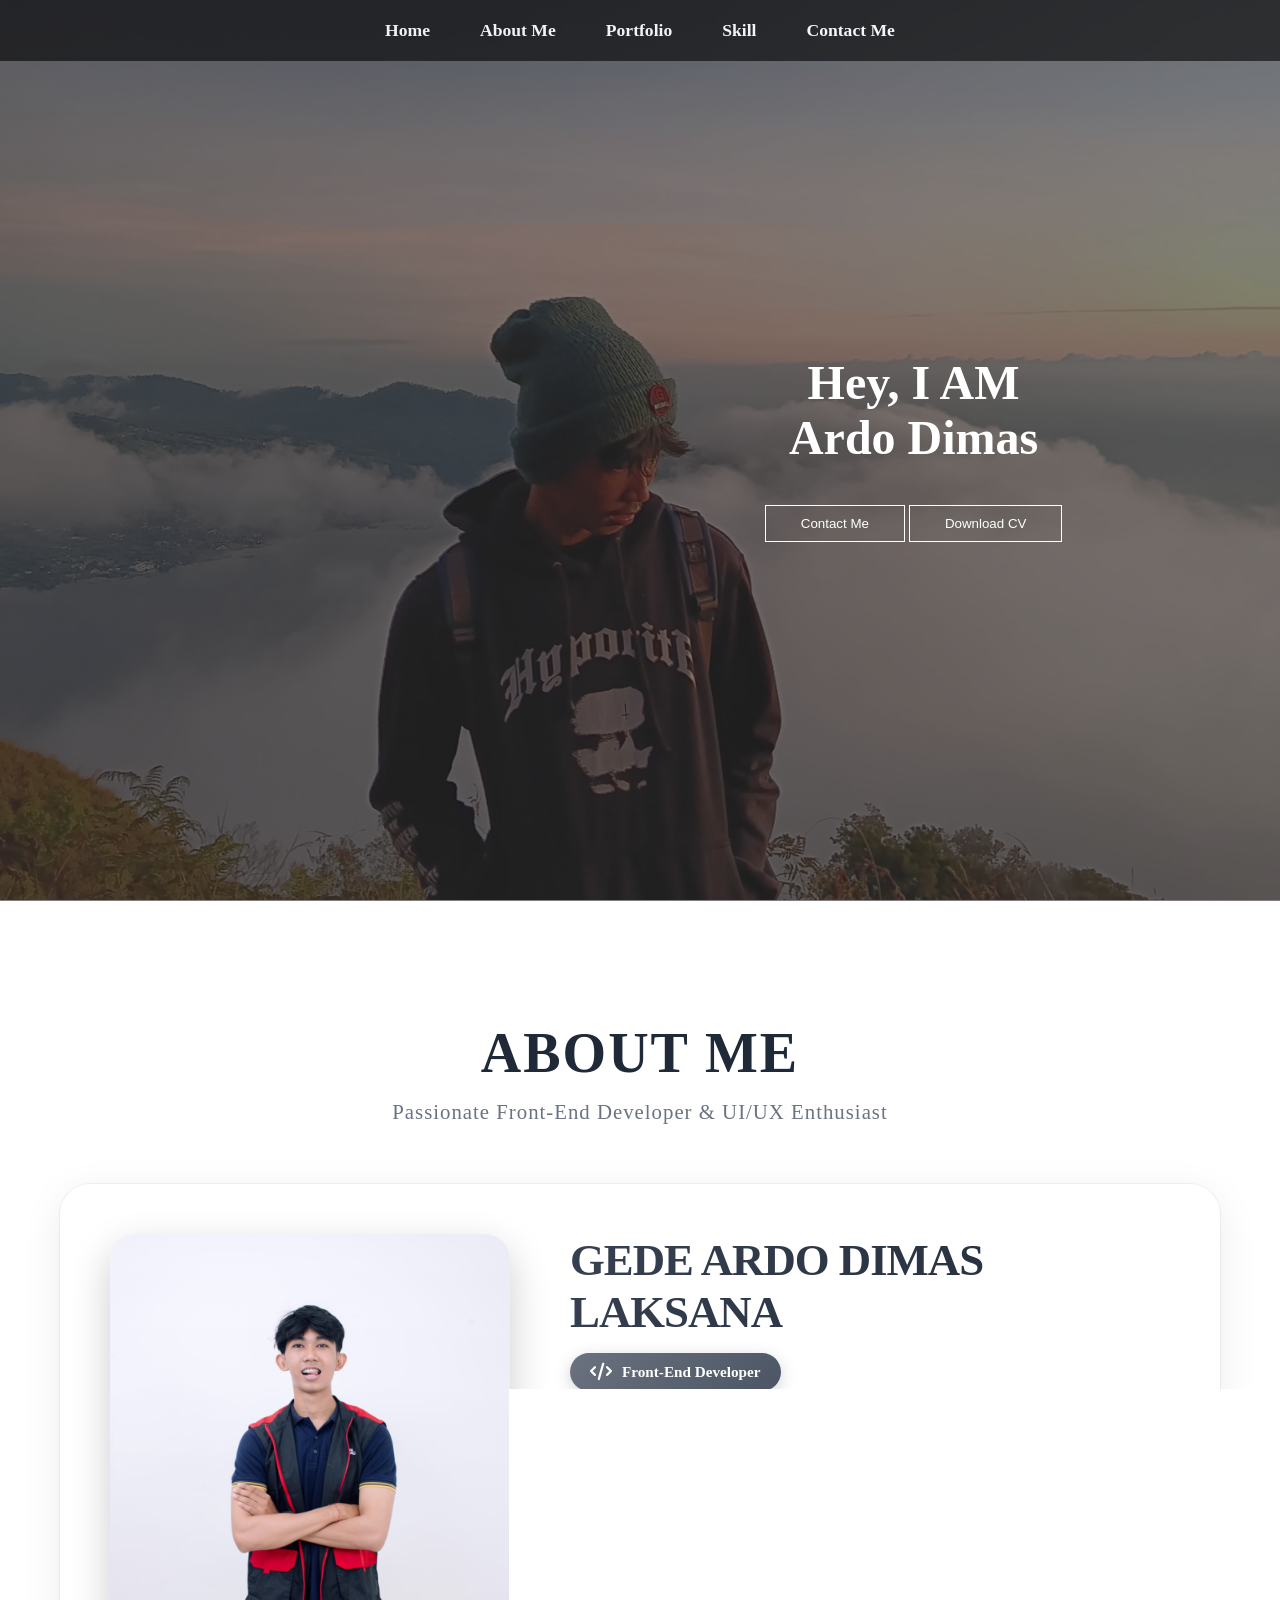
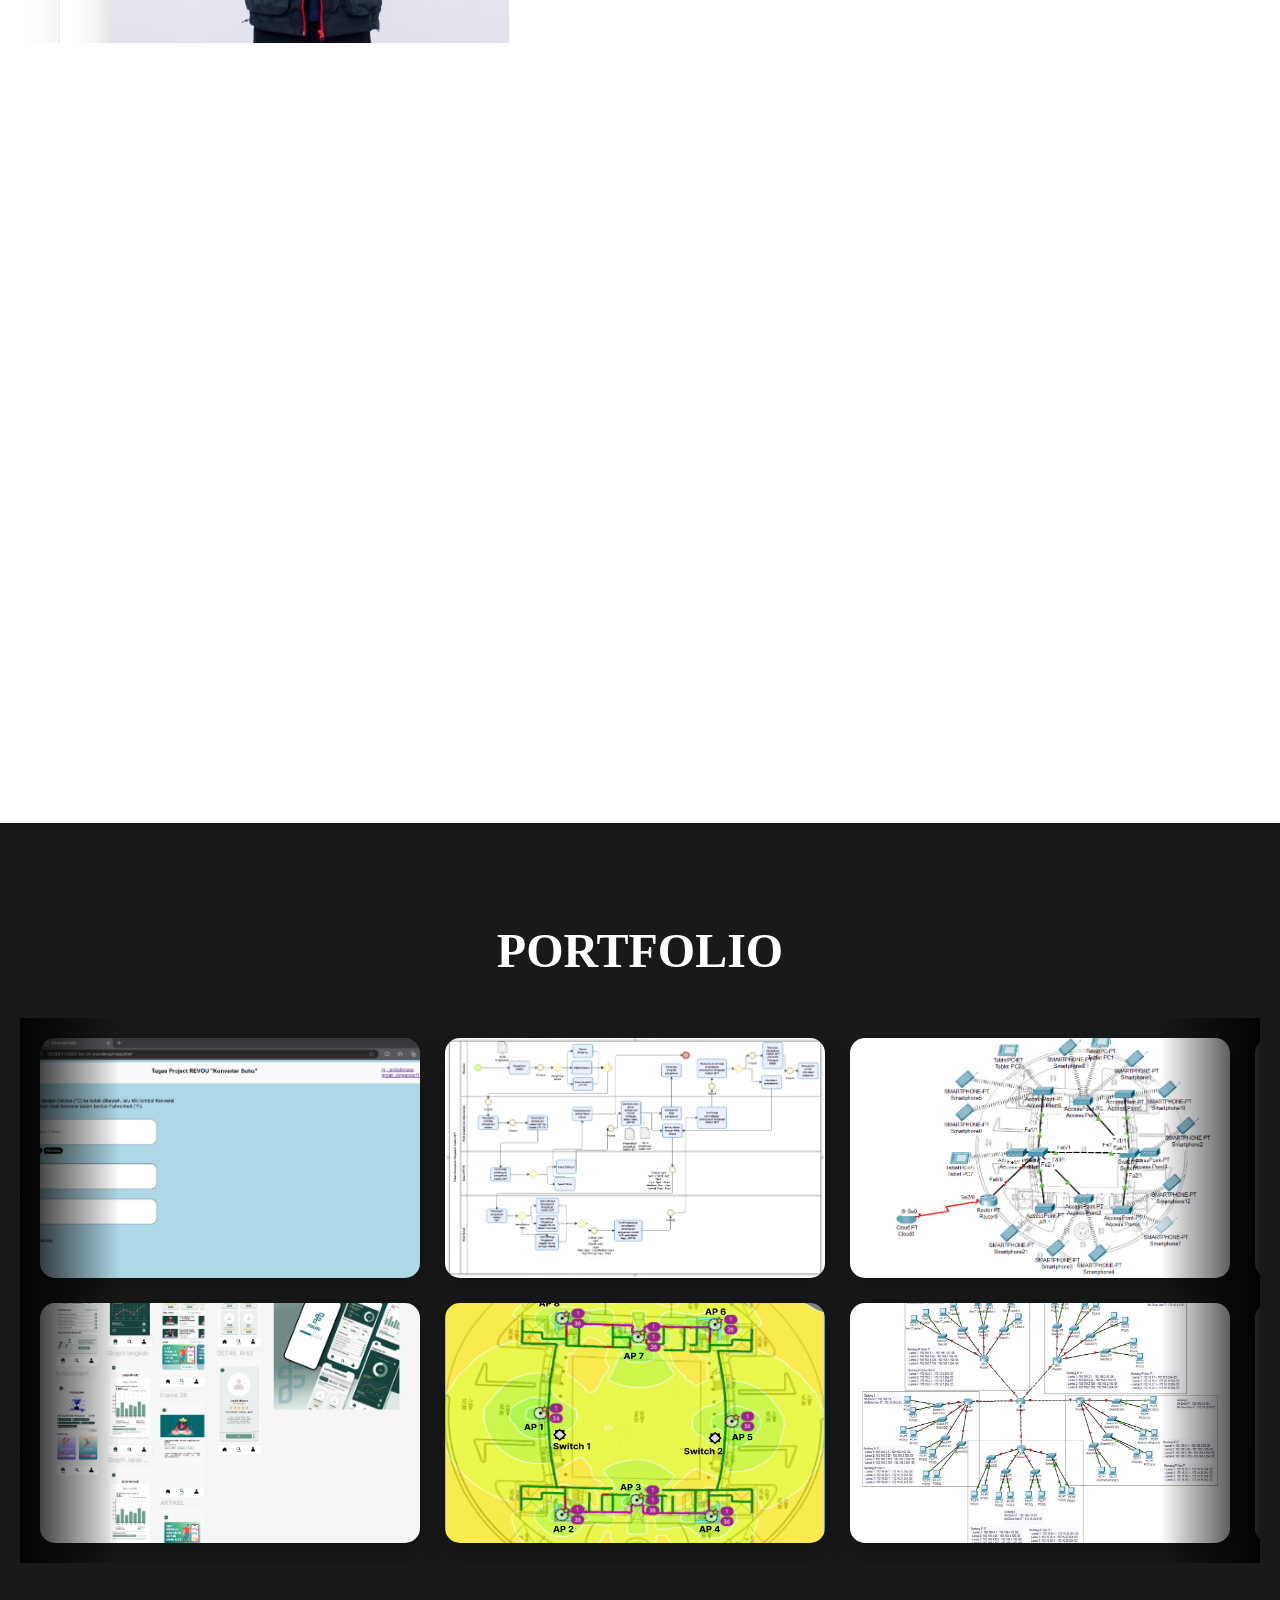
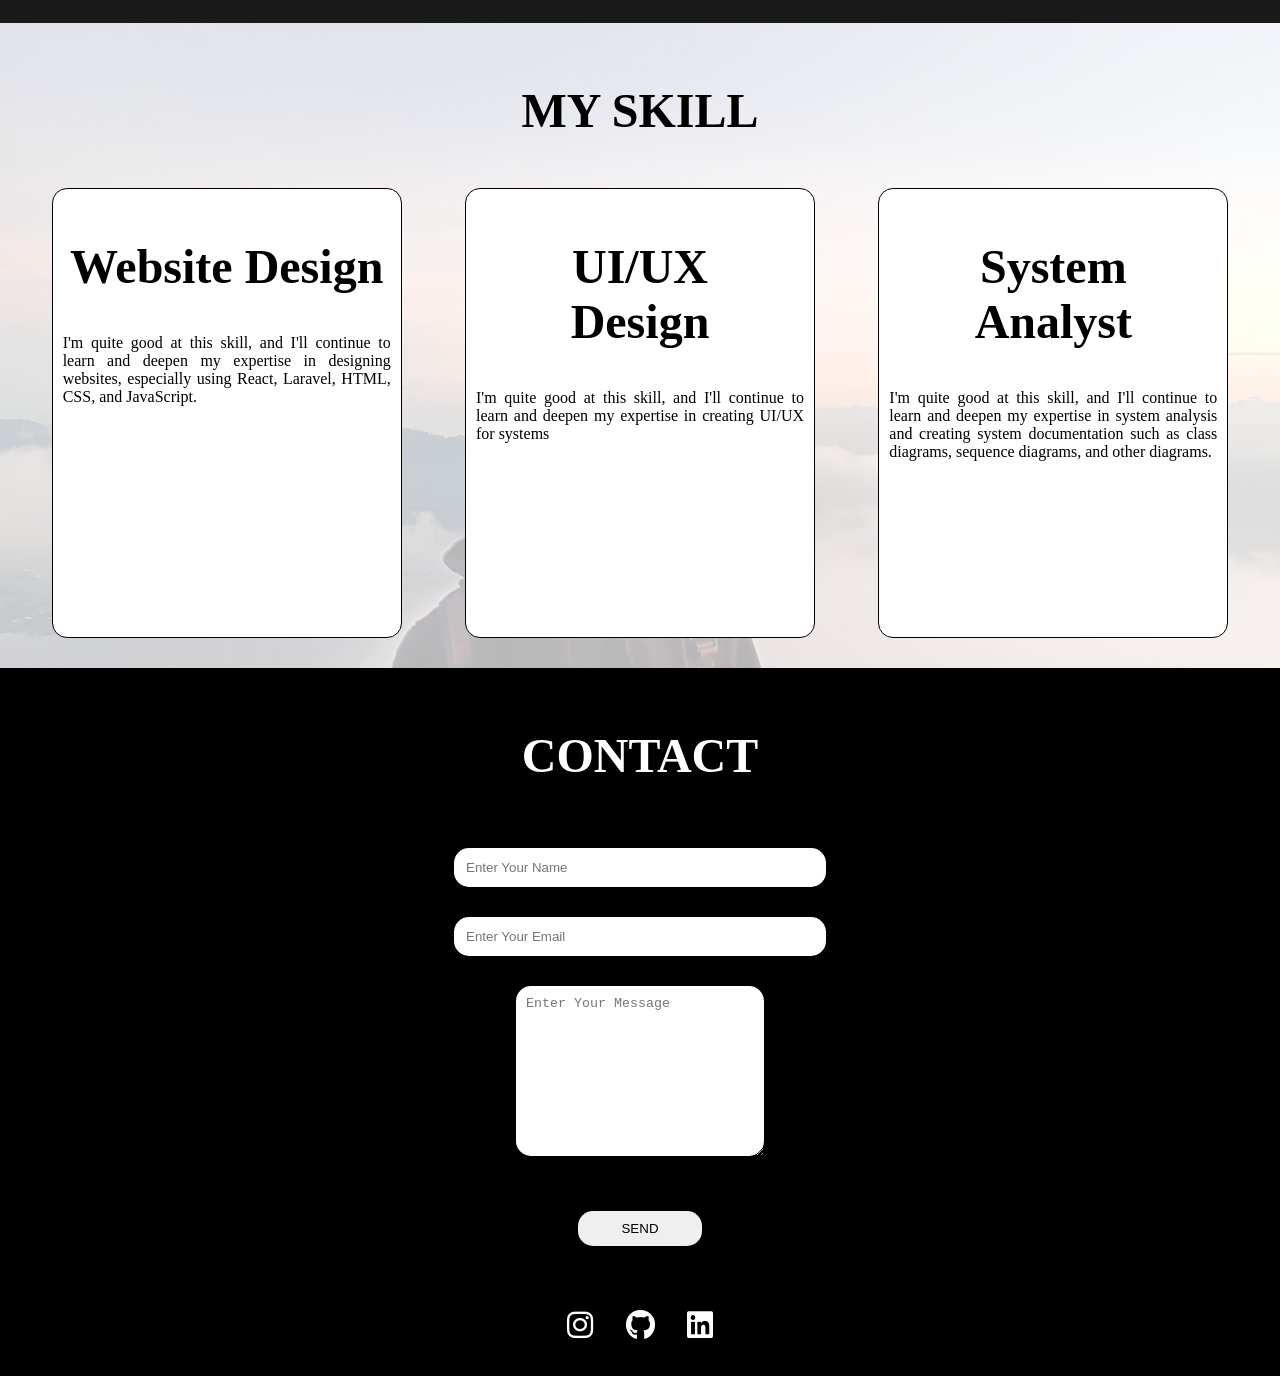
==== index.html @ 4d6a491b "Update portfolio: Add Flutter, improve About Me section, update styling" ====
<!DOCTYPE html>
<html lang="en">
<head>
    <meta charset="UTF-8">
    <meta name="viewport" content="width=device-width, initial-scale=1.0">
    <title>Ardo's Portfolio</title>
    <link rel="stylesheet" href="style.css">
    <link rel="stylesheet" href="https://cdnjs.cloudflare.com/ajax/libs/font-awesome/6.6.0/css/all.min.css" integrity="sha512-Kc323vGBEqzTmouAECnVceyQqyqdsSiqLQISBL29aUW4U/M7pSPA/gEUZQqv1cwx4OnYxTxve5UMg5GT6L4JJg==" crossorigin="anonymous" referrerpolicy="no-referrer" />
    <script src="script.js" defer></script>
</head>
<body>
    <nav class="navbar">
        <ul>
            <li><a href="#home">Home</a></li>
            <li><a href="#about">About Me</a></li>
            <li><a href="#portofolio">Portfolio</a></li>
            <li><a href="#skill">Skill</a></li>
            <li><a href="#contact">Contact Me</a></li>
        </ul>
    </nav>

    <section id="home">
        <div class="main">
            <h1 class="headings"> Hey, I AM <br> Ardo Dimas</h1>
            <div class="aturbtn">
                <button class="btn">
                    <a href="#contact">Contact Me</a> 
                </button>
                <button class="btn">
                    <a href="https://drive.google.com/file/d/1st3GsWTxYEZnOJwrtCz9_UxbSI_8cDS0/view?usp=drivesdk">Download CV</a>
                </button>
            </div>
        </div>
    </section>

    <section id="about">
        <div class="about-header">
            <h1 class="headings">ABOUT ME</h1>
            <p class="about-subtitle">Passionate Front-End Developer & UI/UX Enthusiast</p>
        </div>
        <div id="pic">
            <div class="image-wrapper">
                <img src="image/formal.jpeg" alt="Ardo Dimas">
                <div class="image-overlay"></div>
            </div>
            <div id="intro">
                <div class="intro-header">
                    <h2>GEDE ARDO DIMAS LAKSANA</h2>
                    <div class="role-badge">
                        <i class="fa-solid fa-code"></i>
                        <span>Front-End Developer</span>
                    </div>
                </div>
                <div class="intro-content">
                    <p class="intro-text">I am an Information Systems student at <strong>Ganesha University of Education</strong> with a passion for becoming a Front-End Developer. I'm always open to learning the latest technologies and honing my skills in designing websites using React, Laravel, HTML, CSS, and JavaScript. I also have experience developing mobile applications using Flutter, creating cross-platform apps with beautiful UI and smooth user experiences.</p>
                    <p class="intro-text">Outside of campus, I'm actively involved in futsal and gym. I also enjoy playing guitar in my free time. I'm always open to new projects and collaborations!</p>
                </div>
                <div class="skill-tags">
                    <span class="tag"><i class="fa-brands fa-html5"></i> HTML5</span>
                    <span class="tag"><i class="fa-brands fa-css3-alt"></i> CSS3</span>
                    <span class="tag"><i class="fa-brands fa-js"></i> JavaScript</span>
                    <span class="tag"><i class="fa-solid fa-palette"></i> UI/UX</span>
                    <span class="tag"><i class="fa-solid fa-palette"></i> Editting</span>
                    <span class="tag">
                        <svg class="tech-icon react-icon" viewBox="-11.5 -10.23174 23 20.46348" xmlns="http://www.w3.org/2000/svg">
                            <circle cx="0" cy="0" r="2.05" fill="currentColor"/>
                            <g stroke="currentColor" stroke-width="1" fill="none">
                                <ellipse rx="11" ry="4.2"/>
                                <ellipse rx="11" ry="4.2" transform="rotate(60)"/>
                                <ellipse rx="11" ry="4.2" transform="rotate(120)"/>
                            </g>
                        </svg>
                        React
                    </span>
                    <span class="tag">
                        <svg class="tech-icon laravel-icon" viewBox="0 0 24 24" fill="currentColor" xmlns="http://www.w3.org/2000/svg">
                            <path d="M24 12L15.631 0v9.818H0v4.364h15.631V24L24 12z"/>
                        </svg>
                        Laravel
                    </span>
                    <span class="tag">
                        <svg class="tech-icon flutter-icon" viewBox="0 0 24 24" fill="currentColor" xmlns="http://www.w3.org/2000/svg">
                            <path d="M14.314 0L2.3 12 6.15 16.026 21.684.384zM14.4 16.826L10.688 20.537 19.512 24l-5.112-7.174zm-8.768-.026L0 24h8.544l2.944-7.174z"/>
                        </svg>
                        Flutter
                    </span>
                </div>
                <div class="biodata">
                    <div class="bio-item">
                        <div class="bio-icon">
                            <i class="fa-solid fa-map-location-dot"></i>
                        </div>
                        <div class="bio-content">
                            <span class="bio-label">Location</span>
                            <span class="bio-value">Singaraja, Bali</span>
                        </div>
                    </div>
                    <div class="bio-item">
                        <div class="bio-icon">
                            <i class="fa-solid fa-user"></i>
                        </div>
                        <div class="bio-content">
                            <span class="bio-label">Age</span>
                            <span class="bio-value">20 Years Old</span>
                        </div>
                    </div>
                    <div class="bio-item">
                        <div class="bio-icon">
                            <i class="fa-solid fa-graduation-cap"></i>
                        </div>
                        <div class="bio-content">
                            <span class="bio-label">Status</span>
                            <span class="bio-value">Student</span>
                        </div>
                    </div>
                    <div class="bio-item">
                        <div class="bio-icon">
                            <i class="fa-solid fa-envelope"></i>
                        </div>
                        <div class="bio-content">
                            <span class="bio-label">Email</span>
                            <span class="bio-value">ardo@student.undiksha.ac.id</span>
                        </div>
                    </div>
                    <div class="bio-item">
                        <div class="bio-icon">
                            <i class="fa-solid fa-phone"></i>
                        </div>
                        <div class="bio-content">
                            <span class="bio-label">Phone</span>
                            <span class="bio-value">085138843600</span>
                        </div>
                    </div>
                    <div class="bio-item">
                        <div class="bio-icon">
                            <i class="fa-solid fa-calendar-check"></i>
                        </div>
                        <div class="bio-content">
                            <span class="bio-label">Availability</span>
                            <span class="bio-value">Available</span>
                        </div>
                    </div>
                </div>
            </div>
        </div>
    </section>

    <section id="portofolio">
        <h1 class="headings">PORTFOLIO</h1>
        <div class="gallery-wrapper">
            <div class="gallery">
                <div class="gallery-columns">
                    <div class="portfolio-item" data-title="Project 1">
                        <img src="image/Screenshot 2024-10-15 162845.png" alt="Project 1">
                        <div class="portfolio-overlay">
                            <h3>Project 1</h3>
                            <p>Click to view</p>
                        </div>
                    </div>
                    <div class="portfolio-item" data-title="Project 2">
                        <img src="image/Screenshot 2024-10-15 163038.png" alt="Project 2">
                        <div class="portfolio-overlay">
                            <h3>Project 2</h3>
                            <p>Click to view</p>
                        </div>
                    </div>
                </div>
                <div class="gallery-columns">
                    <div class="portfolio-item" data-title="Project 3">
                        <img src="image/Screenshot 2023-09-10 195400.png" alt="Project 3">
                        <div class="portfolio-overlay">
                            <h3>Project 3</h3>
                            <p>Click to view</p>
                        </div>
                    </div>
                    <div class="portfolio-item" data-title="Project 4">
                        <img src="image/Screenshot 2024-10-21 081519.png" alt="Project 4">
                        <div class="portfolio-overlay">
                            <h3>Project 4</h3>
                            <p>Click to view</p>
                        </div>
                    </div>
                </div>
                <div class="gallery-columns">
                    <div class="portfolio-item" data-title="Project 5">
                        <img src="image/Screenshot 2024-10-21 081506.png" alt="Project 5">
                        <div class="portfolio-overlay">
                            <h3>Project 5</h3>
                            <p>Click to view</p>
                        </div>
                    </div>
                    <div class="portfolio-item" data-title="Project 6">
                        <img src="image/Screenshot 2024-10-21 080643.png" alt="Project 6">
                        <div class="portfolio-overlay">
                            <h3>Project 6</h3>
                            <p>Click to view</p>
                        </div>
                    </div>
                </div>
                <div class="gallery-columns">
                    <div class="portfolio-item" data-title="Class Diagram">
                        <img src="image/classdiagram.png" alt="Class Diagram">
                        <div class="portfolio-overlay">
                            <h3>Class Diagram</h3>
                            <p>Click to view</p>
                        </div>
                    </div>
                    <div class="portfolio-item" data-title="Sequence Diagram">
                        <img src="image/sequencediagram.png" alt="Sequence Diagram">
                        <div class="portfolio-overlay">
                            <h3>Sequence Diagram</h3>
                            <p>Click to view</p>
                        </div>
                    </div>
                </div>
                <div class="gallery-columns">
                    <div class="portfolio-item" data-title="Project Bizagi">
                        <img src="image/Tugas Bizagi.png" alt="Tugas Bizagi">
                        <div class="portfolio-overlay">
                            <h3>Project Bizagi</h3>
                            <p>Click to view</p>
                        </div>
                    </div>
                    <div class="portfolio-item" data-title="Web Project 1">
                        <img src="image/web1.png" alt="Web Project 1">
                        <div class="portfolio-overlay">
                            <h3>Web Project 1</h3>
                            <p>Click to view</p>
                        </div>
                    </div>
                </div>
                <div class="gallery-columns">
                    <div class="portfolio-item" data-title="Figma Design">
                        <img src="image/figma.png" alt="Figma Design">
                        <div class="portfolio-overlay">
                            <h3>Figma Design</h3>
                            <p>Click to view</p>
                        </div>
                    </div>
                </div>
                <!-- Add new portfolio items here -->
            </div>
        </div>

        <!-- Modal to display large images -->
        <div id="portfolio-modal" class="modal">
            <span class="modal-close">&times;</span>
            <img class="modal-content" id="modal-img">
            <div class="modal-caption"></div>
        </div>
    </section>

    <section id="skill">
        <h1 class="headings">MY SKILL</h1>
        <div class="row">
            <div class="box">
                <h1 class="headings">Website Design</h1>
                <p>I'm quite good at this skill, and I'll continue to learn and deepen my expertise in designing websites, especially using React, Laravel, HTML, CSS, and JavaScript.  </p>
            </div>
            <div class="box">
                <h1 class="headings">UI/UX <br> Design</h1>
                <p>I'm quite good at this skill, and I'll continue to learn and deepen my expertise in creating UI/UX for systems</p>
            </div>
            <div class="box">
                <h1 class="headings">System <br> Analyst</h1>
                <p>I'm quite good at this skill, and I'll continue to learn and deepen my expertise in system analysis and creating system documentation such as class diagrams, sequence diagrams, and other diagrams.</p>
            </div>
        </div>
    </section>

    <section id="contact">
        <h1 class="headings">CONTACT</h1>
        <form action="" class="form">
            <input type="text" name="name" class="input" placeholder="Enter Your Name">
            <input type="email" name="email" class="input" placeholder="Enter Your Email">
            <textarea name="msg" id="msg" cols="30" rows="10" placeholder="Enter Your Message"></textarea>
            <input type="submit" value="SEND" id="send">
        </form>
        <div class="social-media">
            <a class="button" href="https://www.instagram.com/ardodimass?igsh=MWJsdHdhbnJtZnd1Zg==" target="_blank">
                <i class="fa-brands fa-instagram"></i>
            </a>
            <a class="button" href="https://github.com/ardodimas" target="_blank">
                <i class="fa-brands fa-github"></i>
            </a>
            <a class="button" href="https://www.linkedin.com/feed/" target="_blank">
                <i class="fa-brands fa-linkedin"></i>
            </a>
        </div>
    </section>
</body>
</html>
---- style.css ----
*{
    margin: 0;
    padding: 0;
    box-sizing: border-box;
}

html{
    scroll-behavior: smooth;
}
a{
    text-decoration: none;
    color: white;
}

/*navbar*/
.navbar{
    display: flex;
    justify-content: center;
    align-items: center;
    background-color: black;
    position: sticky;
    top: 0;
    opacity: .8;
    z-index: 1000;
}
.navbar ul{
display: flex;
list-style: none;
margin: 20px 0px;
}
.navbar ul li{
    font-family: century;
    font-size: 1.1rem;
    font-weight: bold;
}
.navbar ul li a{
    text-decoration: none;
    color: white;
    padding: 8px 25px;
    transition: all .5s ease;
}
.navbar ul li a:hover{
    background-color: white;
    color: black;
    box-shadow: 0 0 10px white;
}

/*home section*/
#home{
    display: flex;
    flex-direction: column;
    background-color: rgba(0, 0, 0, 0.5);
    height: 840px;
    justify-content: center;
    align-items: center;
    color: white;
}
#home::before{
    content: "";
    position: absolute;
    top: 0;
    right: 0;
    background: url('image/fotoardo2.jpeg') no-repeat center center/cover;
    height: 900px;
    width: 100%;
    z-index: -1;
    opacity: .8;
}
.main{
    display: flex;
    flex-direction: column;
    /*border: 1px solid white;*/
    align-items: center;
    position: absolute;
    top: 35%;
    right: 17%;
}
.headings{
    font-family: century;
    font-size: 3rem;
    text-align: center;
    margin: 40px 0px;
}
.aturbtn{
    justify-content: space-between;
}

.btn{
    padding: 10px 35px;
    background-color: transparent;
    border: 1px solid white;
    outline: none;
    transition: .6s ease;
}

.btn:hover{
    cursor: pointer;
    color: black;
    background-color: rgb(179, 177, 177);
    box-shadow: 0 0 5px white, 0 0 10px white, 0 0 15px white;
    font-weight: bold;
}

/*about section*/
#about{
    display: flex;
    flex-direction: column;
    padding: 80px 60px;
    margin-bottom: 50px;
    background: #ffffff;
    min-height: 700px;
    justify-content: center;
    position: relative;
    overflow: hidden;
}

#about::before{
    content: '';
    position: absolute;
    top: 0;
    left: 0;
    right: 0;
    bottom: 0;
    background: url('data:image/svg+xml,<svg width="60" height="60" viewBox="0 0 60 60" xmlns="http://www.w3.org/2000/svg"><g fill="none" fill-rule="evenodd"><g fill="%23000000" fill-opacity="0.02"><circle cx="30" cy="30" r="2"/></g></svg>');
    opacity: 0.3;
    z-index: 0;
}

.about-header{
    text-align: center;
    margin-bottom: 60px;
    position: relative;
    z-index: 1;
}

#about .headings{
    color: #1f2937;
    margin-bottom: 15px;
    text-shadow: none;
    font-size: 3.5rem;
    letter-spacing: 2px;
}

.about-subtitle{
    color: #6b7280;
    font-size: 1.3rem;
    font-weight: 300;
    letter-spacing: 1px;
    text-shadow: none;
}

#pic{
    display: flex;
    gap: 60px;
    align-items: flex-start;
    max-width: 1400px;
    margin: 0 auto;
    background: #ffffff;
    border-radius: 30px;
    padding: 50px;
    box-shadow: 0 10px 40px rgba(0, 0, 0, 0.08), 0 0 0 1px rgba(0, 0, 0, 0.05);
    position: relative;
    z-index: 1;
    backdrop-filter: blur(10px);
    transition: transform 0.3s ease, box-shadow 0.3s ease;
}

#pic:hover{
    transform: translateY(-5px);
    box-shadow: 0 15px 50px rgba(0, 0, 0, 0.12), 0 0 0 1px rgba(0, 0, 0, 0.05);
}

.image-wrapper{
    position: relative;
    width: 400px;
    height: 480px;
    border-radius: 25px;
    overflow: hidden;
    box-shadow: 0 15px 40px rgba(0, 0, 0, 0.2);
    transition: transform 0.3s ease;
}

.image-wrapper:hover{
    transform: scale(1.02);
}

.image-wrapper img{
    width: 100%;
    height: 100%;
    object-fit: cover;
    transition: transform 0.5s ease;
}

.image-wrapper:hover img{
    transform: scale(1.1);
}

.image-overlay{
    position: absolute;
    top: 0;
    left: 0;
    right: 0;
    bottom: 0;
    background: linear-gradient(to bottom, transparent 0%, rgba(0, 0, 0, 0.03) 100%);
    pointer-events: none;
}

#intro{
    display: flex;
    flex-direction: column;
    padding: 0;
    flex: 1;
    gap: 25px;
}

.intro-header{
    display: flex;
    flex-direction: column;
    gap: 15px;
    padding-bottom: 20px;
    border-bottom: 2px solid #e8e8e8;
}

#intro h2{
    font-size: 2.8rem;
    margin: 0;
    color: #2d3748;
    text-align: left;
    font-weight: 800;
    letter-spacing: -1px;
    background: linear-gradient(135deg, #374151 0%, #1f2937 100%);
    -webkit-background-clip: text;
    -webkit-text-fill-color: transparent;
    background-clip: text;
}

.role-badge{
    display: inline-flex;
    align-items: center;
    gap: 10px;
    padding: 10px 20px;
    background: linear-gradient(135deg, #6b7280 0%, #4b5563 100%);
    color: white;
    border-radius: 50px;
    font-size: 0.95rem;
    font-weight: 600;
    width: fit-content;
    box-shadow: 0 4px 15px rgba(107, 114, 128, 0.3);
    transition: transform 0.3s ease, box-shadow 0.3s ease;
}

.role-badge:hover{
    transform: translateY(-2px);
    box-shadow: 0 6px 20px rgba(107, 114, 128, 0.4);
    background: linear-gradient(135deg, #4b5563 0%, #374151 100%);
}

.role-badge i{
    font-size: 1.1rem;
}

.intro-content{
    display: flex;
    flex-direction: column;
    gap: 20px;
}

.intro-text{
    font-size: 1.1rem;
    text-align: justify;
    line-height: 1.9;
    color: #4a5568;
    margin: 0;
    font-weight: 400;
}

.intro-text strong{
    color: #374151;
    font-weight: 600;
}

.skill-tags{
    display: flex;
    flex-wrap: wrap;
    gap: 12px;
    padding: 20px 0;
}

.tag{
    display: inline-flex;
    align-items: center;
    gap: 8px;
    padding: 10px 18px;
    background: linear-gradient(135deg, #f3f4f6 0%, #e5e7eb 100%);
    color: #4b5563;
    border-radius: 25px;
    font-size: 0.9rem;
    font-weight: 600;
    border: 2px solid #d1d5db;
    transition: all 0.3s ease;
    cursor: default;
}

.tag:hover{
    background: linear-gradient(135deg, #6b7280 0%, #4b5563 100%);
    color: white;
    transform: translateY(-3px);
    box-shadow: 0 6px 20px rgba(107, 114, 128, 0.3);
    border-color: transparent;
}

.tag i{
    font-size: 1.1rem;
}

.tech-icon{
    width: 1.1rem;
    height: 1.1rem;
    display: inline-block;
    vertical-align: middle;
}

.react-icon{
    color: #4b5563;
}

.laravel-icon{
    color: #4b5563;
}

.flutter-icon{
    color: #4b5563;
}

.tag:hover .react-icon,
.tag:hover .laravel-icon,
.tag:hover .flutter-icon{
    color: white;
}

.biodata{
    display: grid;
    grid-template-columns: repeat(2, 1fr);
    gap: 20px;
    margin-top: 10px;
}

.bio-item{
    display: flex;
    align-items: center;
    gap: 15px;
    padding: 20px;
    background: linear-gradient(135deg, #f7fafc 0%, #edf2f7 100%);
    border-radius: 15px;
    transition: all 0.3s ease;
    border: 2px solid transparent;
    cursor: pointer;
}

.bio-item:hover{
    background: linear-gradient(135deg, #6b7280 0%, #4b5563 100%);
    transform: translateY(-5px);
    box-shadow: 0 10px 30px rgba(107, 114, 128, 0.3);
    border-color: rgba(255, 255, 255, 0.2);
}

.bio-item:hover .bio-icon{
    background: rgba(255, 255, 255, 0.2);
    transform: scale(1.1) rotate(5deg);
}

.bio-item:hover .bio-label,
.bio-item:hover .bio-value{
    color: white;
}

.bio-icon{
    width: 50px;
    height: 50px;
    display: flex;
    align-items: center;
    justify-content: center;
    background: linear-gradient(135deg, #6b7280 0%, #4b5563 100%);
    border-radius: 12px;
    color: white;
    font-size: 1.3rem;
    transition: all 0.3s ease;
    flex-shrink: 0;
}

.bio-content{
    display: flex;
    flex-direction: column;
    gap: 5px;
    flex: 1;
}

.bio-label{
    font-size: 0.75rem;
    font-weight: 600;
    color: #718096;
    text-transform: uppercase;
    letter-spacing: 0.5px;
    transition: color 0.3s ease;
}

.bio-value{
    font-size: 1rem;
    font-weight: 600;
    color: #2d3748;
    transition: color 0.3s ease;
}

/* Responsive About Me */
@media screen and (max-width: 1200px) {
    #about {
        padding: 60px 40px;
    }
    
    #pic {
        flex-direction: column;
        gap: 40px;
    }
    
    .image-wrapper {
        width: 100%;
        max-width: 400px;
        height: 450px;
        margin: 0 auto;
    }
    
    .biodata {
        grid-template-columns: repeat(2, 1fr);
    }
    
    #intro h2 {
        font-size: 2.3rem;
    }
}

@media screen and (max-width: 768px) {
    #about {
        padding: 50px 20px;
    }
    
    #about .headings {
        font-size: 2.5rem;
    }
    
    .about-subtitle {
        font-size: 1.1rem;
    }
    
    #pic {
        padding: 30px 20px;
        gap: 30px;
        border-radius: 20px;
    }
    
    .image-wrapper {
        height: 350px;
    }
    
    #intro h2 {
        font-size: 2rem;
    }
    
    .intro-text {
        font-size: 1rem;
    }
    
    .biodata {
        grid-template-columns: 1fr;
        gap: 15px;
    }
    
    .skill-tags {
        gap: 10px;
    }
    
    .tag {
        font-size: 0.85rem;
        padding: 8px 15px;
    }
}
/*Portofolio section*/
#portofolio{
    display: flex;
    flex-direction: column;
    background-color: rgba(0, 0, 0, 0.9);
    color: white;
    align-items: center;
    padding: 60px 20px;
    min-height: auto;
    position: relative;
}

.gallery-wrapper{
    width: 100%;
    position: relative;
    overflow: hidden;
}

.gallery{
    display: flex;
    flex-direction: row;
    gap: 25px;
    width: 100%;
    padding: 20px;
    box-sizing: border-box;
    overflow-x: auto;
    overflow-y: hidden;
    scroll-behavior: smooth;
    scrollbar-width: thin;
    scrollbar-color: rgba(255, 255, 255, 0.5) rgba(0, 0, 0, 0.3);
    -webkit-overflow-scrolling: touch;
}

.gallery-columns{
    display: flex;
    flex-direction: column;
    gap: 25px;
    flex: 0 0 auto;
    width: 380px;
    min-width: 380px;
}

/* Fade gradient untuk indikasi scroll */
.gallery-wrapper::before,
.gallery-wrapper::after{
    content: '';
    position: absolute;
    top: 0;
    width: 100px;
    height: 100%;
    pointer-events: none;
    z-index: 1;
    transition: opacity 0.3s ease;
}

.gallery-wrapper::before{
    left: 0;
    background: linear-gradient(to right, rgba(0, 0, 0, 0.9), transparent);
}

.gallery-wrapper::after{
    right: 0;
    background: linear-gradient(to left, rgba(0, 0, 0, 0.9), transparent);
}

/* Custom scrollbar untuk WebKit browsers (Chrome, Safari, Edge) */
.gallery::-webkit-scrollbar {
    height: 12px;
}

.gallery::-webkit-scrollbar-track {
    background: rgba(0, 0, 0, 0.3);
    border-radius: 10px;
}

.gallery::-webkit-scrollbar-thumb {
    background: rgba(255, 255, 255, 0.5);
    border-radius: 10px;
    transition: background 0.3s ease;
}

.gallery::-webkit-scrollbar-thumb:hover {
    background: rgba(255, 255, 255, 0.7);
}

.portfolio-item{
    position: relative;
    overflow: hidden;
    border-radius: 15px;
    cursor: pointer;
    width: 100%;
    height: 240px;
    box-shadow: 0 8px 25px rgba(0, 0, 0, 0.3);
    transition: all 0.4s ease;
}

.portfolio-item:hover{
    transform: translateY(-10px);
    box-shadow: 0 15px 40px rgba(255, 255, 255, 0.2);
}

.portfolio-item img{
    width: 100%;
    height: 100%;
    object-fit: cover;
    transition: transform 0.4s ease;
    display: block;
}

.portfolio-item:hover img{
    transform: scale(1.1);
}

.portfolio-overlay{
    position: absolute;
    top: 0;
    left: 0;
    width: 100%;
    height: 100%;
    background: linear-gradient(180deg, rgba(0,0,0,0.3) 0%, rgba(0,0,0,0.7) 100%);
    display: flex;
    flex-direction: column;
    justify-content: center;
    align-items: center;
    opacity: 0;
    transition: opacity 0.4s ease;
    color: white;
}

.portfolio-item:hover .portfolio-overlay{
    opacity: 1;
}

.portfolio-overlay h3{
    font-size: 1.5rem;
    margin-bottom: 10px;
    text-align: center;
}

.portfolio-overlay p{
    font-size: 1rem;
    text-align: center;
}

/* Modal Styling */
.modal{
    display: none;
    position: fixed;
    z-index: 1000;
    left: 0;
    top: 0;
    width: 100%;
    height: 100%;
    background-color: rgba(0, 0, 0, 0.95);
    animation: fadeIn 0.3s ease;
}

.modal.show{
    display: flex;
    flex-direction: column;
    justify-content: center;
    align-items: center;
}

.modal-content{
    max-width: 90%;
    max-height: 85vh;
    margin: auto;
    display: block;
    object-fit: contain;
    border-radius: 10px;
    box-shadow: 0 10px 50px rgba(255, 255, 255, 0.1);
    animation: zoomIn 0.3s ease;
}

.modal-caption{
    color: white;
    text-align: center;
    padding: 20px;
    font-size: 1.5rem;
    margin-top: 15px;
}

.modal-close{
    position: absolute;
    top: 30px;
    right: 45px;
    color: white;
    font-size: 50px;
    font-weight: bold;
    cursor: pointer;
    transition: color 0.3s ease;
    z-index: 1001;
}

.modal-close:hover{
    color: #ffd700;
    transform: rotate(90deg);
    transition: transform 0.3s ease;
}

@keyframes fadeIn{
    from{
        opacity: 0;
    }
    to{
        opacity: 1;
    }
}

@keyframes zoomIn{
    from{
        transform: scale(0.8);
        opacity: 0;
    }
    to{
        transform: scale(1);
        opacity: 1;
    }
}

/* Responsive Portfolio */
@media screen and (max-width: 768px) {
    .gallery-columns{
        width: 320px;
        min-width: 320px;
    }
    
    .portfolio-item{
        height: 200px;
    }
    
    .gallery{
        gap: 20px;
        padding: 15px;
    }
    
    .modal-close{
        top: 15px;
        right: 25px;
        font-size: 40px;
    }
    
    .modal-content{
        max-width: 95%;
        max-height: 80vh;
    }
}

@media screen and (max-width: 480px) {
    .gallery-columns{
        width: 280px;
        min-width: 280px;
    }
    
    .portfolio-item{
        height: 180px;
    }
    
    .gallery{
        gap: 15px;
        padding: 10px;
    }
    
    #portofolio{
        padding: 40px 15px;
    }
    
    .portfolio-overlay h3{
        font-size: 1.2rem;
    }
    
    .portfolio-overlay p{
        font-size: 0.9rem;
    }
}
/*Skill Section*/
#skill{
    display: flex;
    flex-direction: column;
    padding: 20px;
    position: relative;
    min-height: 600px;
    background: url('image/fotoardo.jpeg') no-repeat center center/cover;
}

#skill::before{
    content: "";
    position: absolute;
    top: 0;
    left: 0;
    right: 0;
    bottom: 0;
    background-color: rgba(255, 255, 255, 0.7);
    z-index: 0;
}

#skill .headings{
    position: relative;
    z-index: 1;
}

.row{
    display: flex;
    justify-content: space-around;
    position: relative;
    z-index: 1;
}

.box{
    display: flex;
    flex-direction: column;
    width: 350px;
    height: 450px;
    border: 1px solid black;
    margin: 10px;
    align-items: center;
    text-align: justify;
    padding: 10px;
    border-radius: 15px;
    background: linear-gradient(to top, rgb(255,45,45)50%, white 50%);
    background-size: 100% 200%;
    transition: all .8s;
    position: relative;
    z-index: 1;
}
.box:hover{
    background-position: left bottom;
    color: white;
    border: none;
    box-shadow: 0 0 20px rgb(255,45,45);
}

/*contac section*/
#contact{
    display: flex;
    flex-direction: column;
    box-sizing: border-box;
    background-color: black;
    color: white;
    padding: 20px;
}
.form{
    display: flex;
    flex-direction: column;
    box-sizing: border-box;
    align-items: center;
    margin: 10px 0px;
    
}
.input{
    padding: 12px;
    margin: 15px;
    width: 30%;
    border: none;
    outline: none;
    border-radius: 15px;
}
#msg{
    width: 20%;
    padding: 10px;
    margin: 15px;
    border: none;
    outline: none;
    border-radius: 15px;
}
#send{
    padding: 10px;
    width: 10%;
    margin: 40px;
    border: none;
    outline: none;
    border-radius: 15px;
}
#send:hover{
    cursor: pointer;
    background-color: rgb(207, 207, 207);
    box-shadow: 0 0 10px white;
}

.social-media{
    display: flex;
    justify-content: center;

}
.button{
    width: 60px;
    height: 60px;
    position: relative;
    display: block;
    font-size: 30px;
    text-align: center;
    line-height: 60px;
}

.button :hover{
    cursor: pointer;
    background-color: rgb(207, 207, 207);
    box-shadow: 0 0 10px white;
}
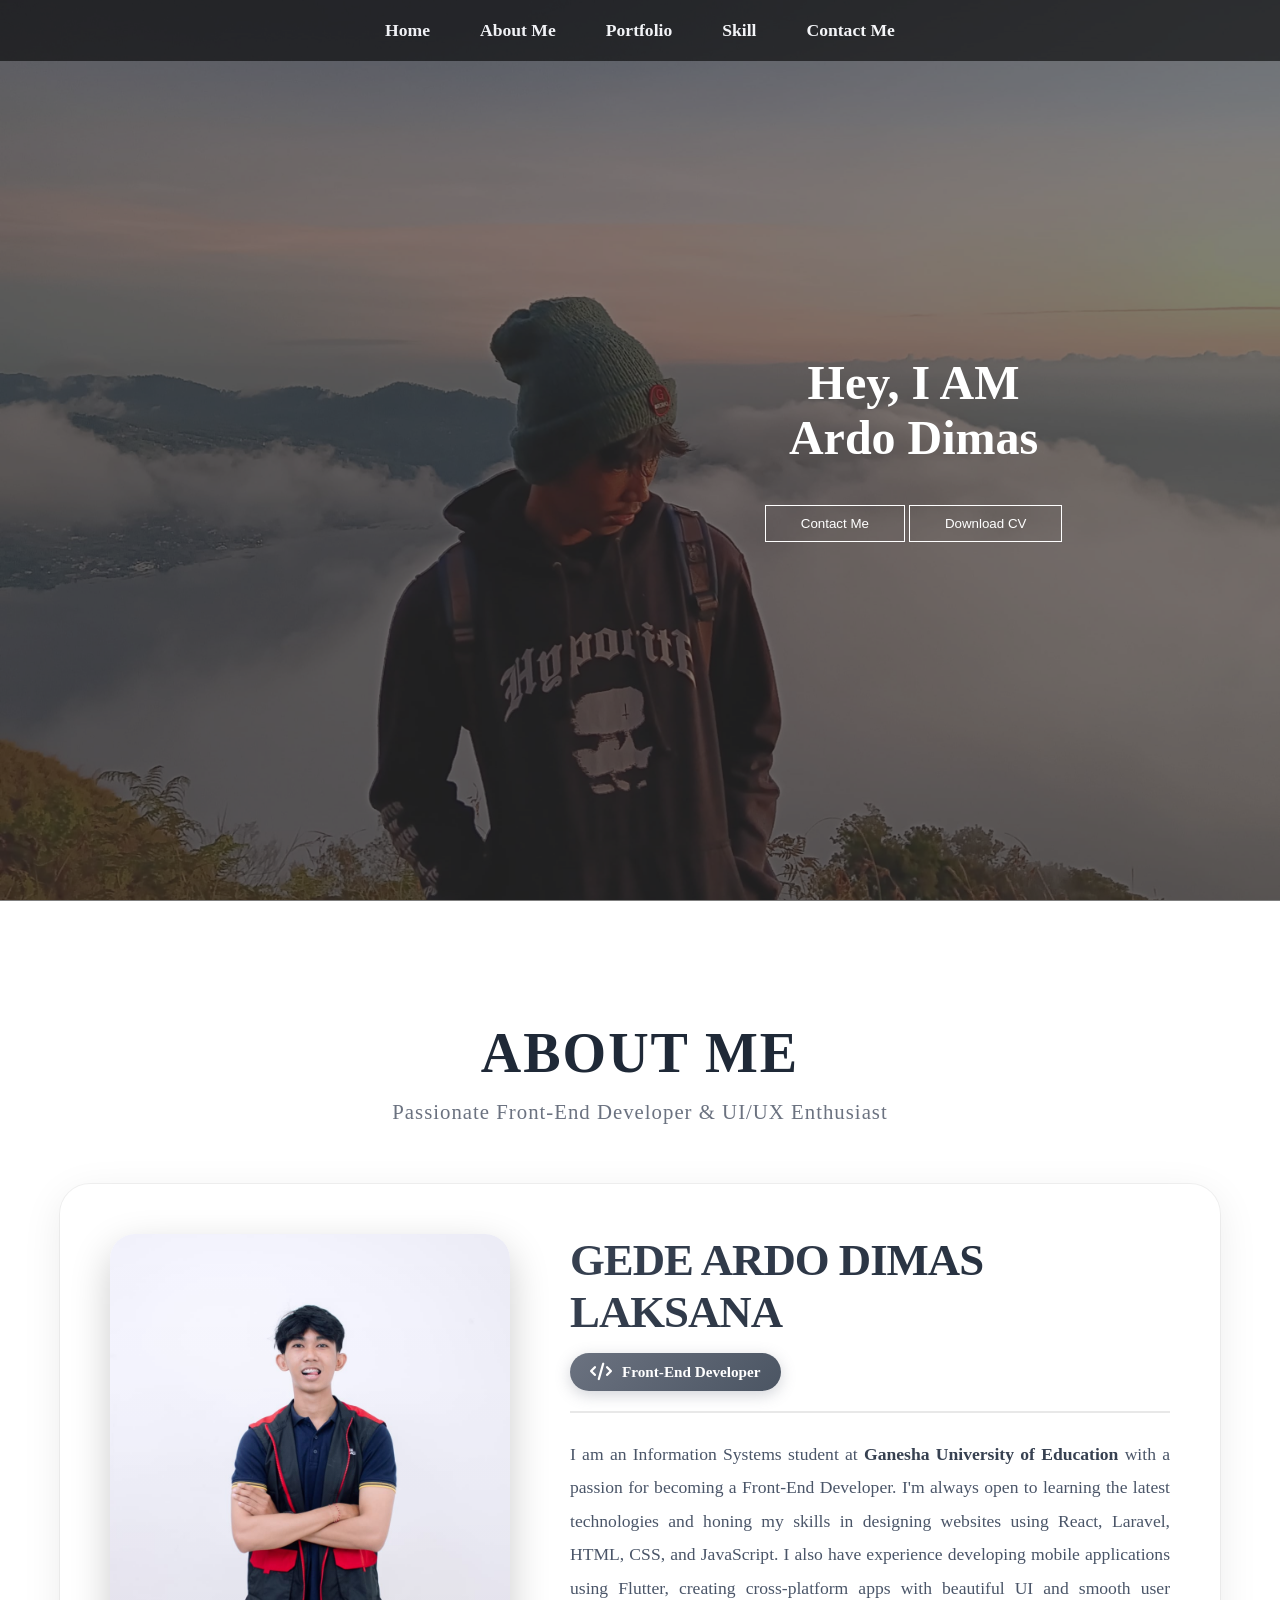
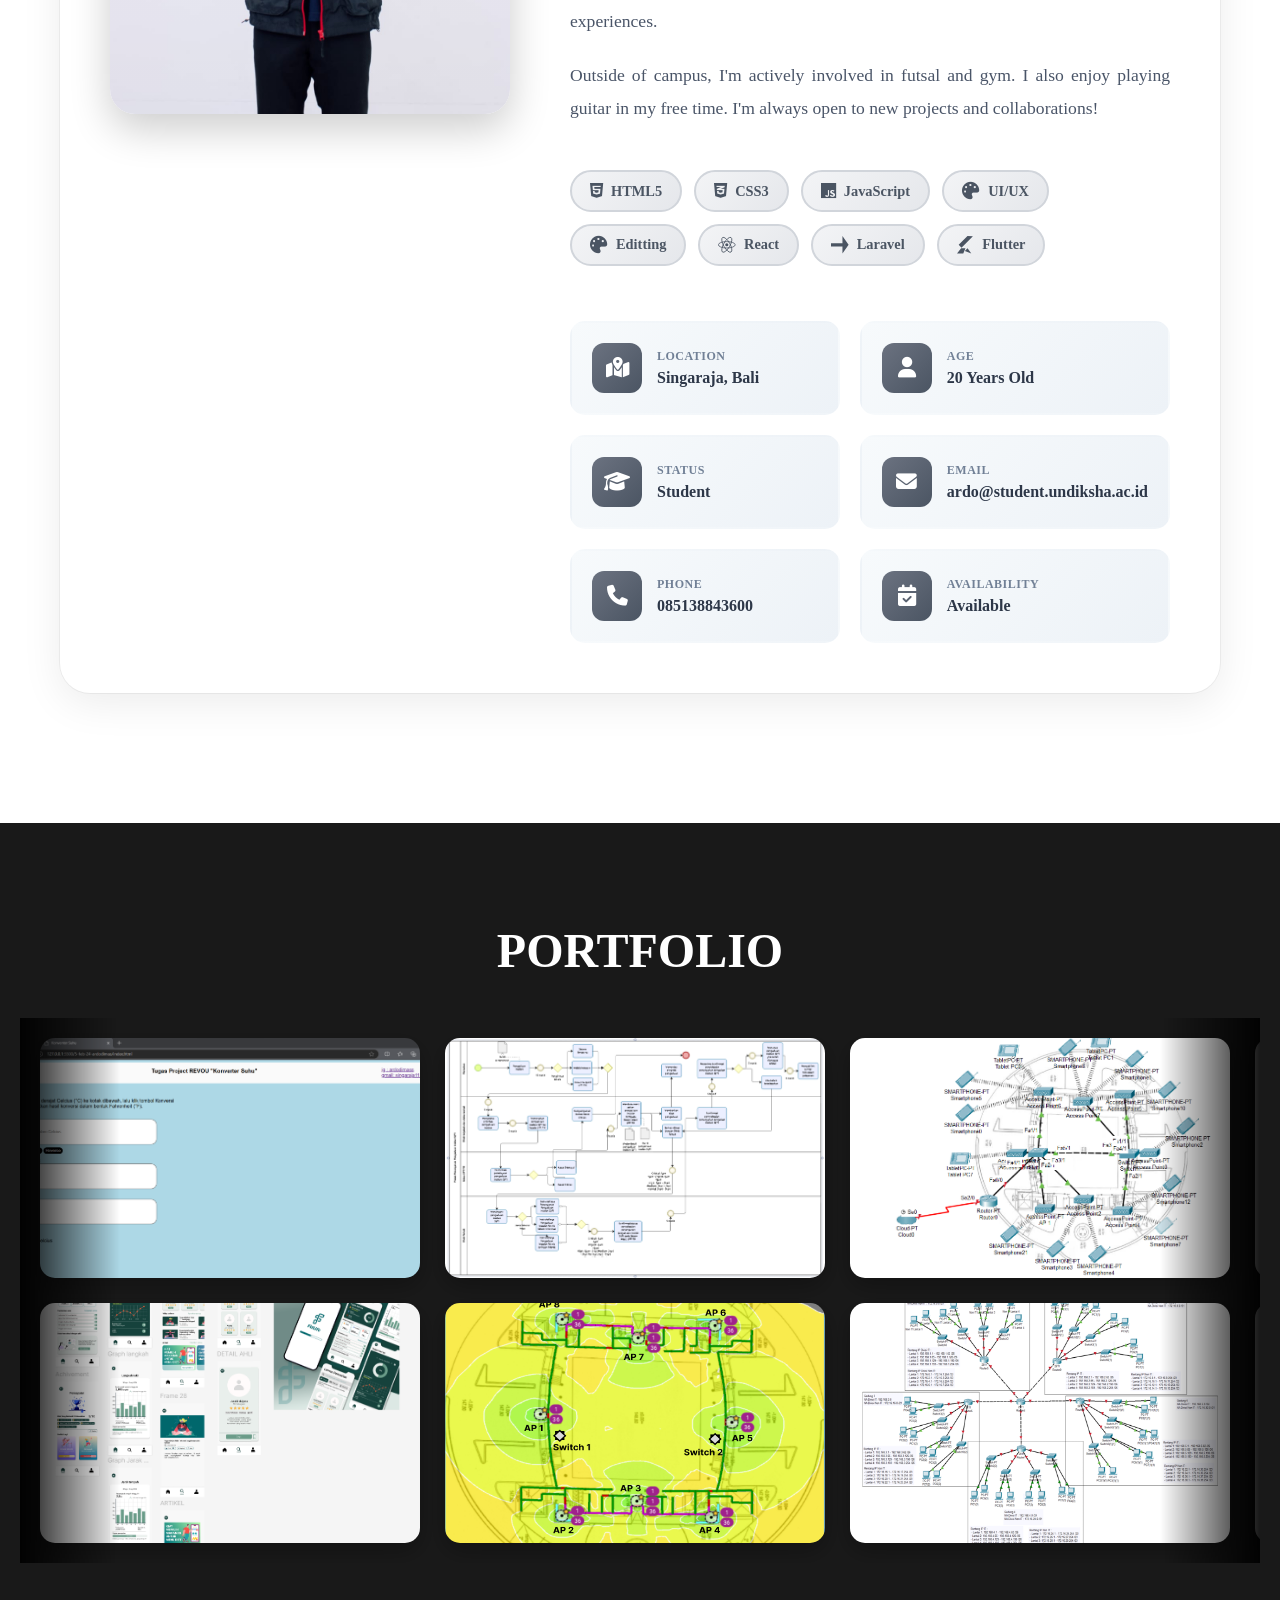
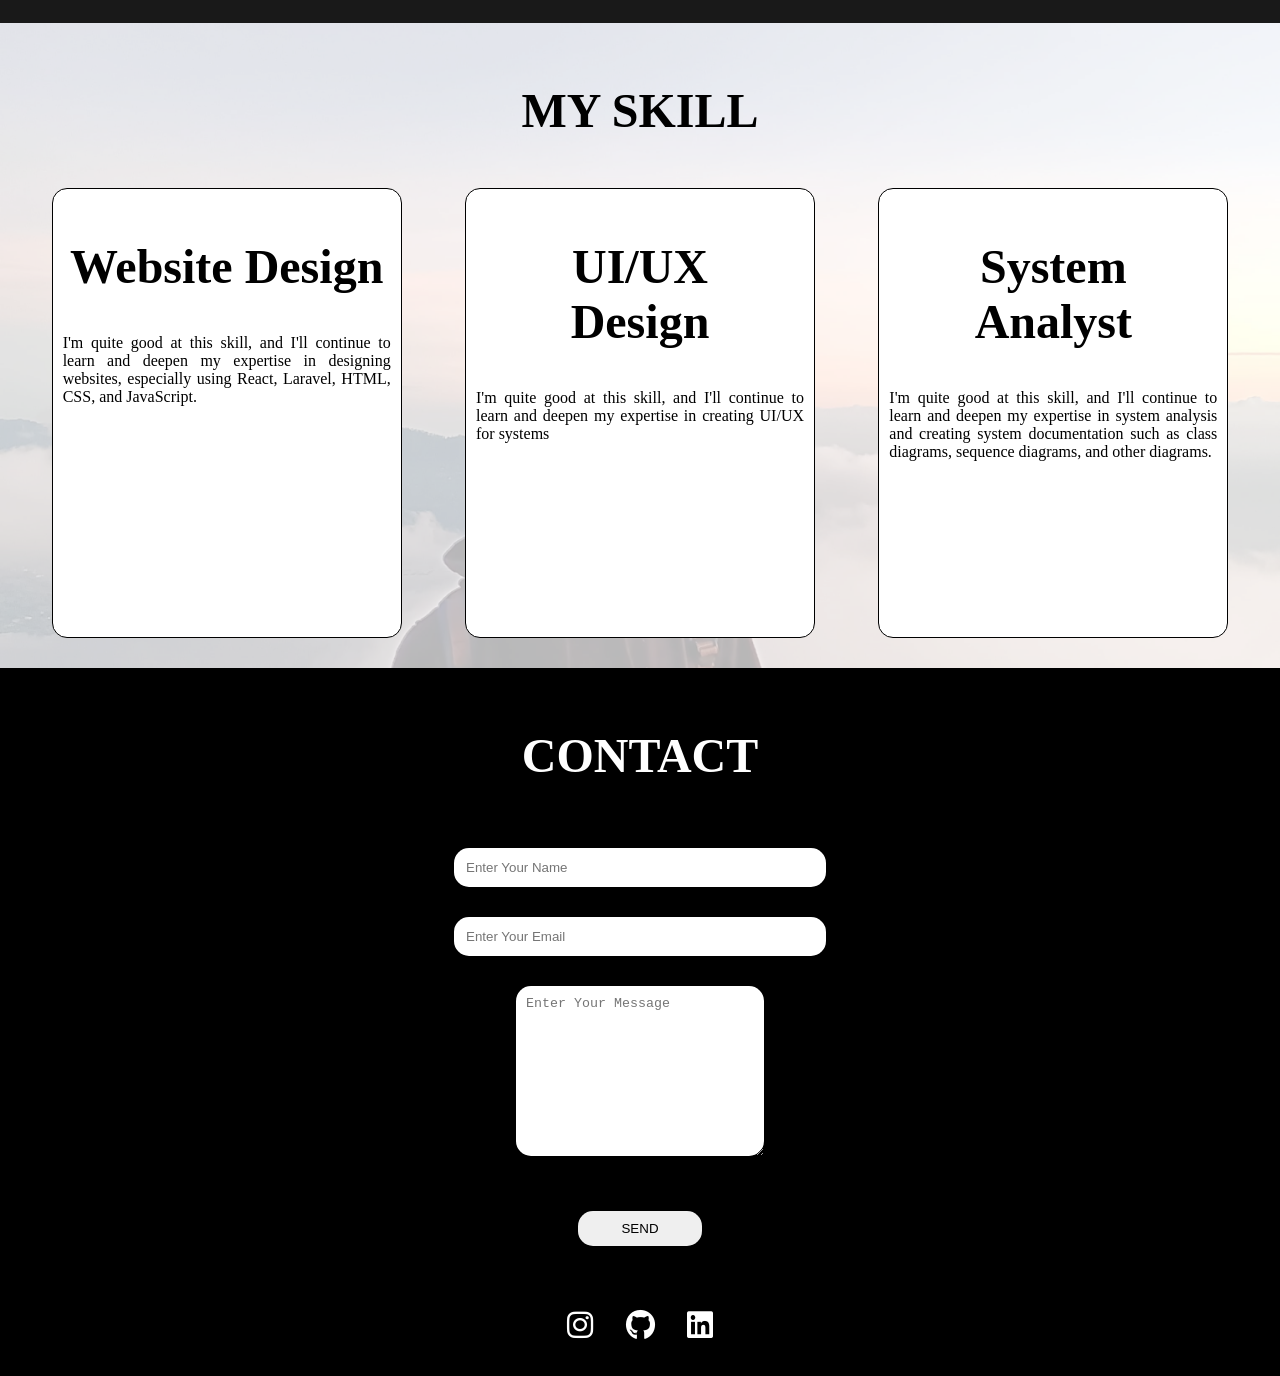
==== commit 2e287df5: "Rename indexnew.html to index.html" ====
--- a/index.html
+++ b/index.html
@@ -289,4 +289,4 @@
         </div>
     </section>
 </body>
-</html>+</html>
--- a/style.css
+++ b/style.css
@@ -6,6 +6,35 @@
 
 html{
     scroll-behavior: smooth;
+}
+
+/* Scroll Animation Classes */
+.scroll-fade{
+    opacity: 0;
+    animation: fadeIn 0.8s ease-out forwards;
+}
+
+.scroll-slide-up{
+    opacity: 0;
+    transform: translateY(40px);
+    animation: slideInUp 0.8s ease-out forwards;
+}
+
+.scroll-slide-left{
+    opacity: 0;
+    transform: translateX(-40px);
+    animation: slideInLeft 0.8s ease-out forwards;
+}
+
+.scroll-slide-right{
+    opacity: 0;
+    transform: translateX(40px);
+    animation: slideInRight 0.8s ease-out forwards;
+}
+
+.scroll-zoom{
+    opacity: 0;
+    animation: zoomIn 0.8s ease-out forwards;
 }
 a{
     text-decoration: none;
@@ -693,6 +722,39 @@
     }
 }
 
+@keyframes slideInUp{
+    from{
+        opacity: 0;
+        transform: translateY(40px);
+    }
+    to{
+        opacity: 1;
+        transform: translateY(0);
+    }
+}
+
+@keyframes slideInLeft{
+    from{
+        opacity: 0;
+        transform: translateX(-40px);
+    }
+    to{
+        opacity: 1;
+        transform: translateX(0);
+    }
+}
+
+@keyframes slideInRight{
+    from{
+        opacity: 0;
+        transform: translateX(40px);
+    }
+    to{
+        opacity: 1;
+        transform: translateX(0);
+    }
+}
+
 @keyframes zoomIn{
     from{
         transform: scale(0.8);
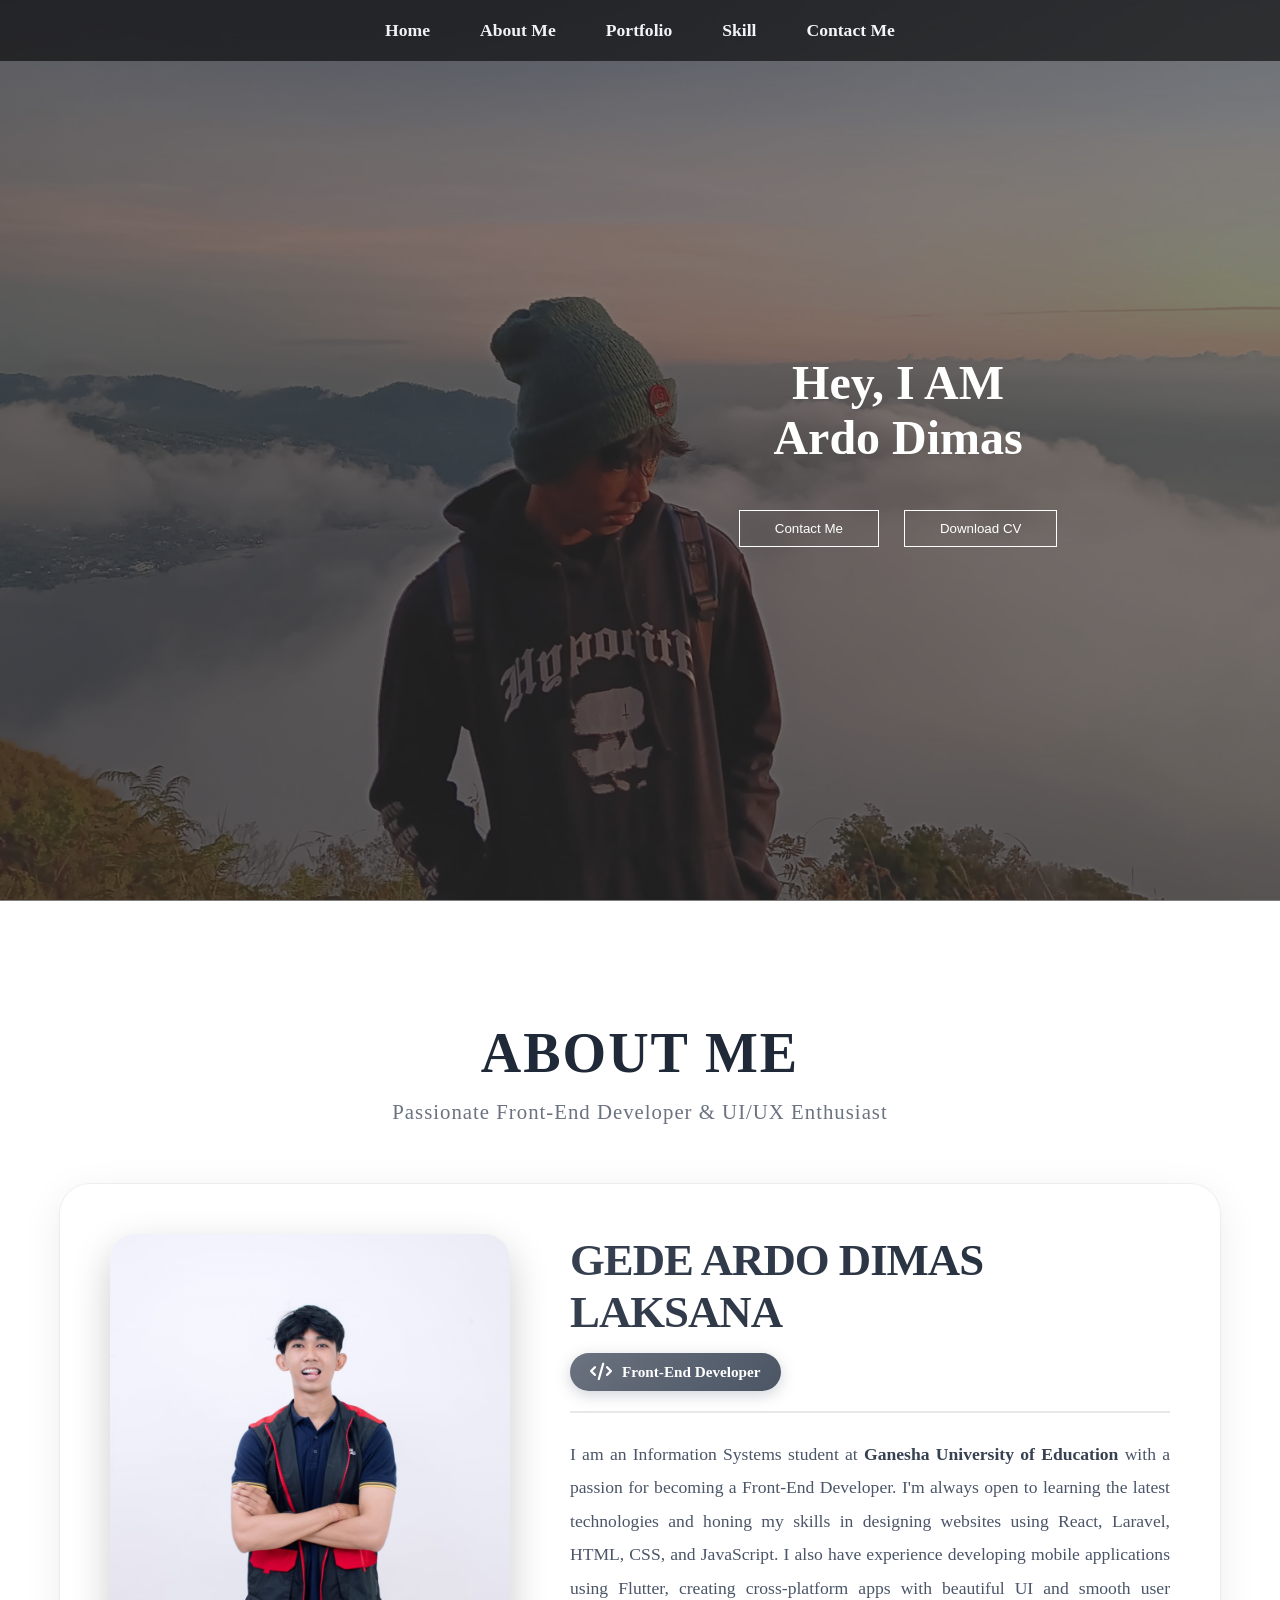
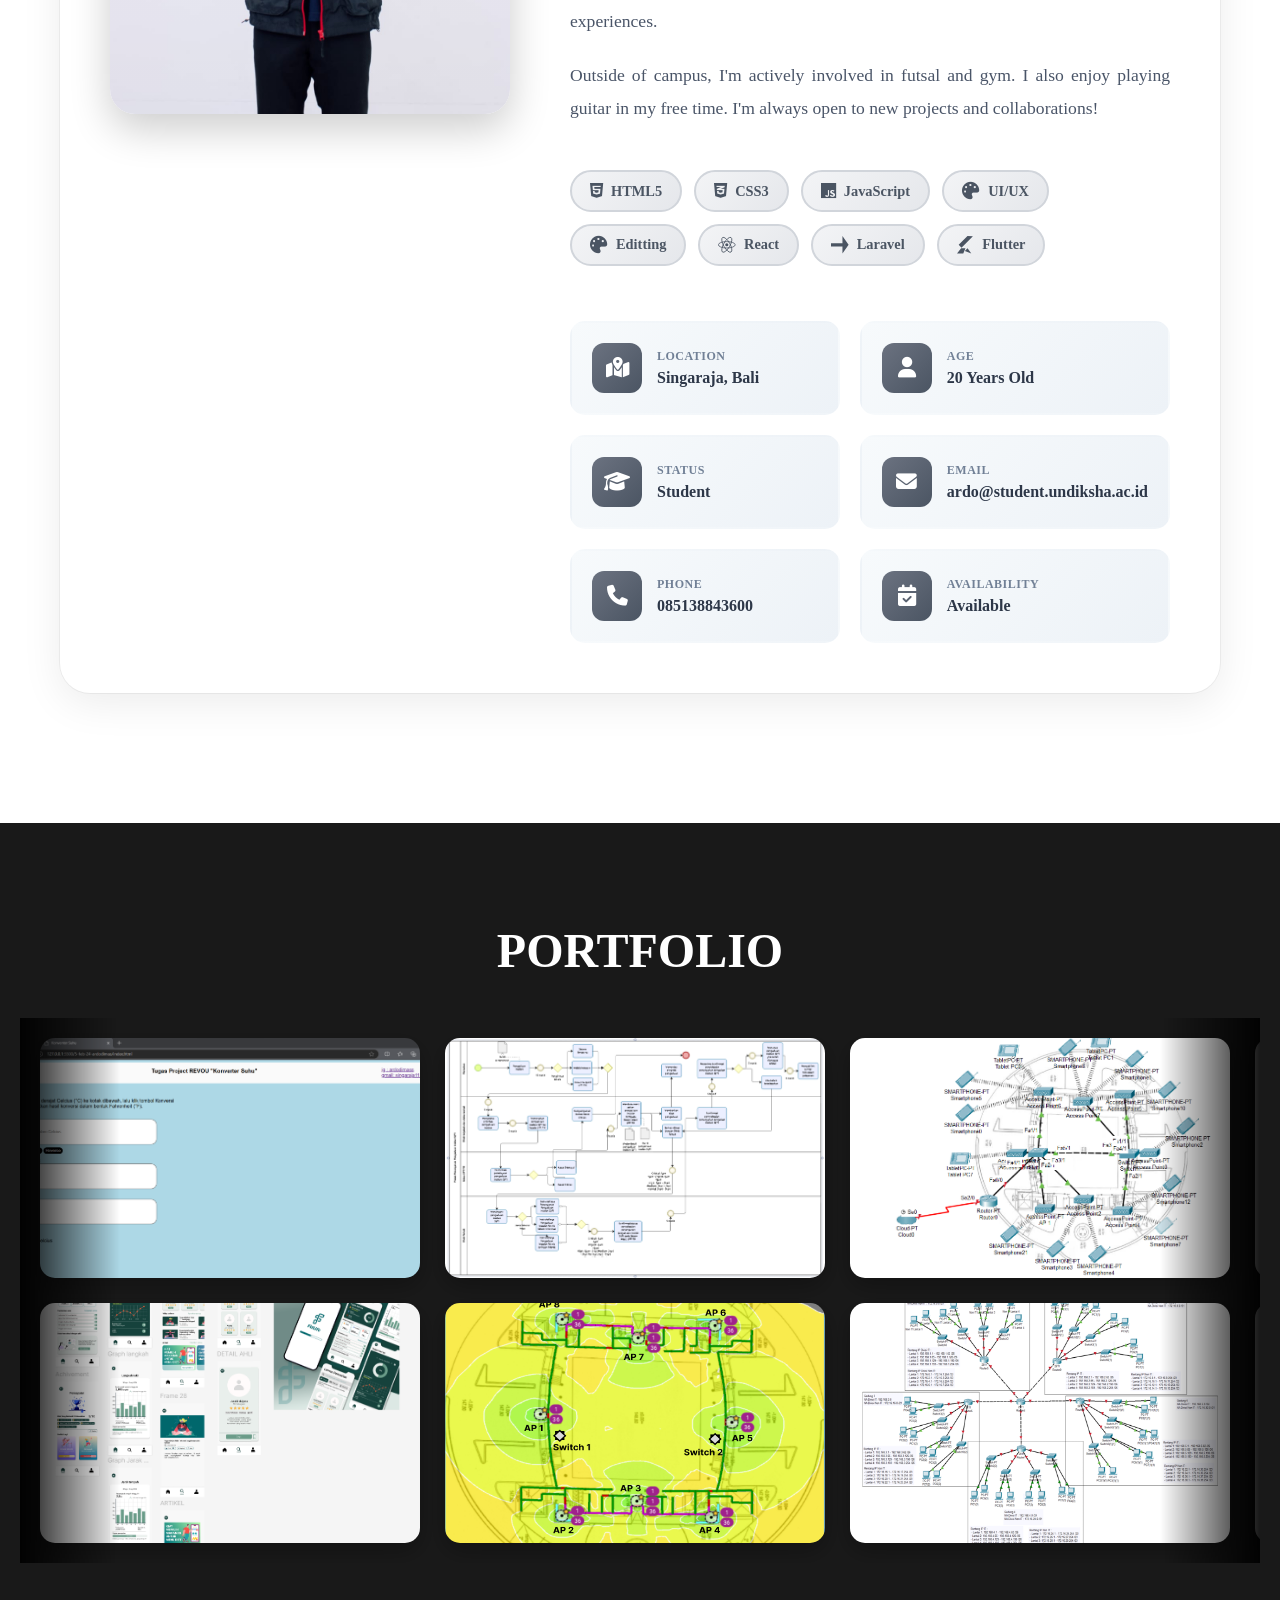
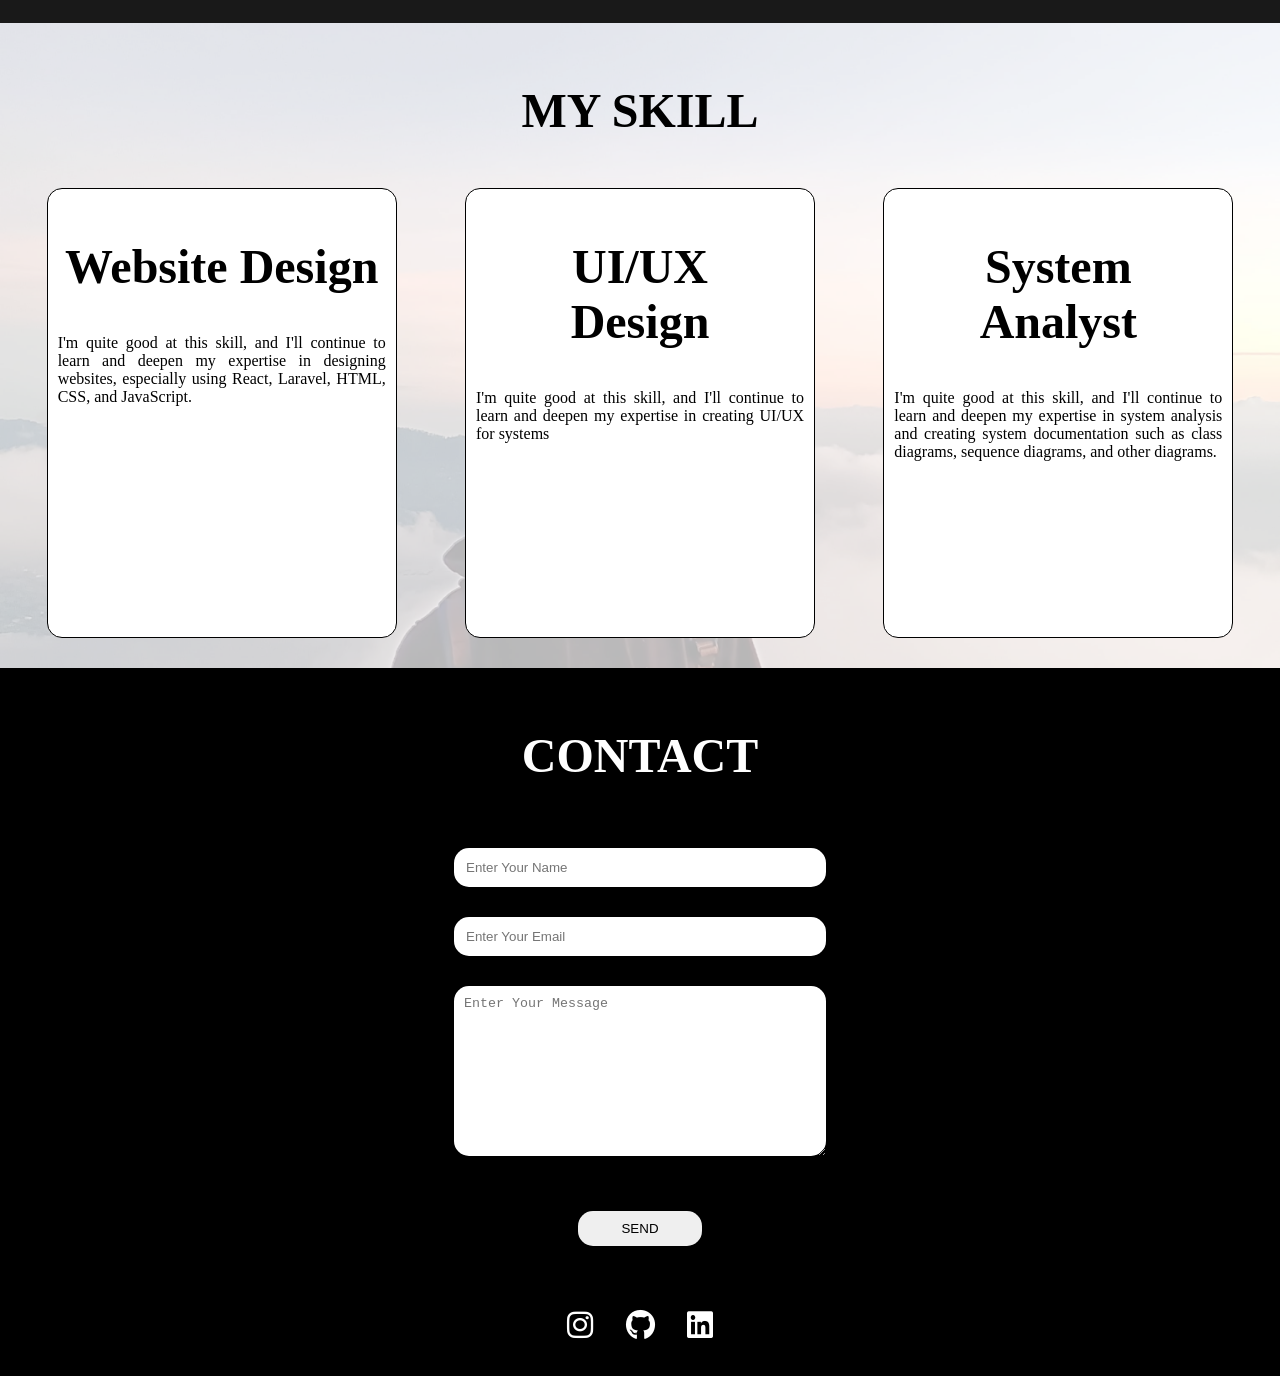
==== commit 322491dc: "Fix mobile responsive design with cache busting (v2)" ====
--- a/index.html
+++ b/index.html
@@ -2,9 +2,9 @@
 <html lang="en">
 <head>
     <meta charset="UTF-8">
-    <meta name="viewport" content="width=device-width, initial-scale=1.0">
+    <meta name="viewport" content="width=device-width, initial-scale=1.0, maximum-scale=1.0, user-scalable=no">
     <title>Ardo's Portfolio</title>
-    <link rel="stylesheet" href="style.css">
+    <link rel="stylesheet" href="style.css?v=2">
     <link rel="stylesheet" href="https://cdnjs.cloudflare.com/ajax/libs/font-awesome/6.6.0/css/all.min.css" integrity="sha512-Kc323vGBEqzTmouAECnVceyQqyqdsSiqLQISBL29aUW4U/M7pSPA/gEUZQqv1cwx4OnYxTxve5UMg5GT6L4JJg==" crossorigin="anonymous" referrerpolicy="no-referrer" />
     <script src="script.js" defer></script>
 </head>
--- a/style.css
+++ b/style.css
@@ -56,6 +56,7 @@
 display: flex;
 list-style: none;
 margin: 20px 0px;
+flex-wrap: wrap;
 }
 .navbar ul li{
     font-family: century;
@@ -67,6 +68,32 @@
     color: white;
     padding: 8px 25px;
     transition: all .5s ease;
+}
+
+@media screen and (max-width: 768px) {
+    .navbar ul li a {
+        padding: 5px 12px;
+        font-size: 0.9rem;
+    }
+    
+    .navbar ul {
+        margin: 10px 0px;
+    }
+}
+
+@media screen and (max-width: 600px) {
+    .navbar ul li a {
+        padding: 8px 10px;
+        font-size: 0.8rem;
+    }
+    
+    .navbar ul {
+        margin: 10px 0px;
+    }
+    
+    .navbar ul li {
+        font-size: 0.8rem;
+    }
 }
 .navbar ul li a:hover{
     background-color: white;
@@ -110,8 +137,54 @@
     text-align: center;
     margin: 40px 0px;
 }
+
+@media screen and (max-width: 768px) {
+    #home {
+        height: 600px;
+    }
+    
+    #home::before {
+        height: 650px;
+    }
+    
+    .main {
+        top: 40%;
+        right: 50%;
+        transform: translateX(50%);
+    }
+    
+    .headings {
+        font-size: 1.8rem;
+        margin: 20px 0px;
+    }
+}
+
+@media screen and (max-width: 600px) {
+    #home {
+        height: 550px;
+    }
+    
+    #home::before {
+        height: 600px;
+    }
+    
+    .main {
+        top: 40%;
+        right: 50%;
+        transform: translateX(50%);
+        width: 90%;
+    }
+    
+    .headings {
+        font-size: 1.8rem;
+        margin: 15px 0px;
+    }
+}
 .aturbtn{
     justify-content: space-between;
+    display: flex;
+    gap: 15px;
+    flex-wrap: wrap;
 }
 
 .btn{
@@ -120,6 +193,28 @@
     border: 1px solid white;
     outline: none;
     transition: .6s ease;
+    margin: 5px;
+}
+
+@media screen and (max-width: 768px) {
+    .btn {
+        padding: 8px 20px;
+        font-size: 0.9rem;
+    }
+}
+
+@media screen and (max-width: 600px) {
+    .btn {
+        padding: 12px 24px;
+        font-size: 1rem;
+        margin: 10px 5px;
+    }
+    
+    .aturbtn {
+        flex-direction: column;
+        gap: 15px;
+        width: 100%;
+    }
 }
 
 .btn:hover{
@@ -852,6 +947,8 @@
     justify-content: space-around;
     position: relative;
     z-index: 1;
+    flex-wrap: wrap;
+    gap: 15px;
 }
 
 .box{
@@ -871,6 +968,36 @@
     position: relative;
     z-index: 1;
 }
+
+@media screen and (max-width: 1024px) {
+    .box {
+        width: 300px;
+        height: 400px;
+    }
+}
+
+@media screen and (max-width: 768px) {
+    .box {
+        width: 90%;
+        height: 350px;
+        max-width: 450px;
+        margin: 10px auto;
+    }
+    
+    .row {
+        justify-content: center;
+    }
+}
+
+@media screen and (max-width: 480px) {
+    .box {
+        width: 95%;
+        height: 300px;
+        max-width: 400px;
+        margin: 8px auto;
+        padding: 8px;
+    }
+}
 .box:hover{
     background-position: left bottom;
     color: white;
@@ -899,12 +1026,14 @@
     padding: 12px;
     margin: 15px;
     width: 30%;
+    min-width: 250px;
     border: none;
     outline: none;
     border-radius: 15px;
 }
 #msg{
-    width: 20%;
+    width: 30%;
+    min-width: 250px;
     padding: 10px;
     margin: 15px;
     border: none;
@@ -914,10 +1043,50 @@
 #send{
     padding: 10px;
     width: 10%;
+    min-width: 100px;
     margin: 40px;
     border: none;
     outline: none;
     border-radius: 15px;
+}
+
+@media screen and (max-width: 768px) {
+    .input {
+        width: 80%;
+        min-width: auto;
+    }
+    
+    #msg {
+        width: 80%;
+        min-width: auto;
+    }
+    
+    #send {
+        width: 80%;
+        min-width: auto;
+        margin: 20px;
+    }
+}
+
+@media screen and (max-width: 480px) {
+    .input {
+        width: 90%;
+        padding: 10px;
+        margin: 10px;
+    }
+    
+    #msg {
+        width: 90%;
+        padding: 8px;
+        margin: 10px;
+    }
+    
+    #send {
+        width: 90%;
+        padding: 8px;
+        margin: 15px;
+        font-size: 0.9rem;
+    }
 }
 #send:hover{
     cursor: pointer;
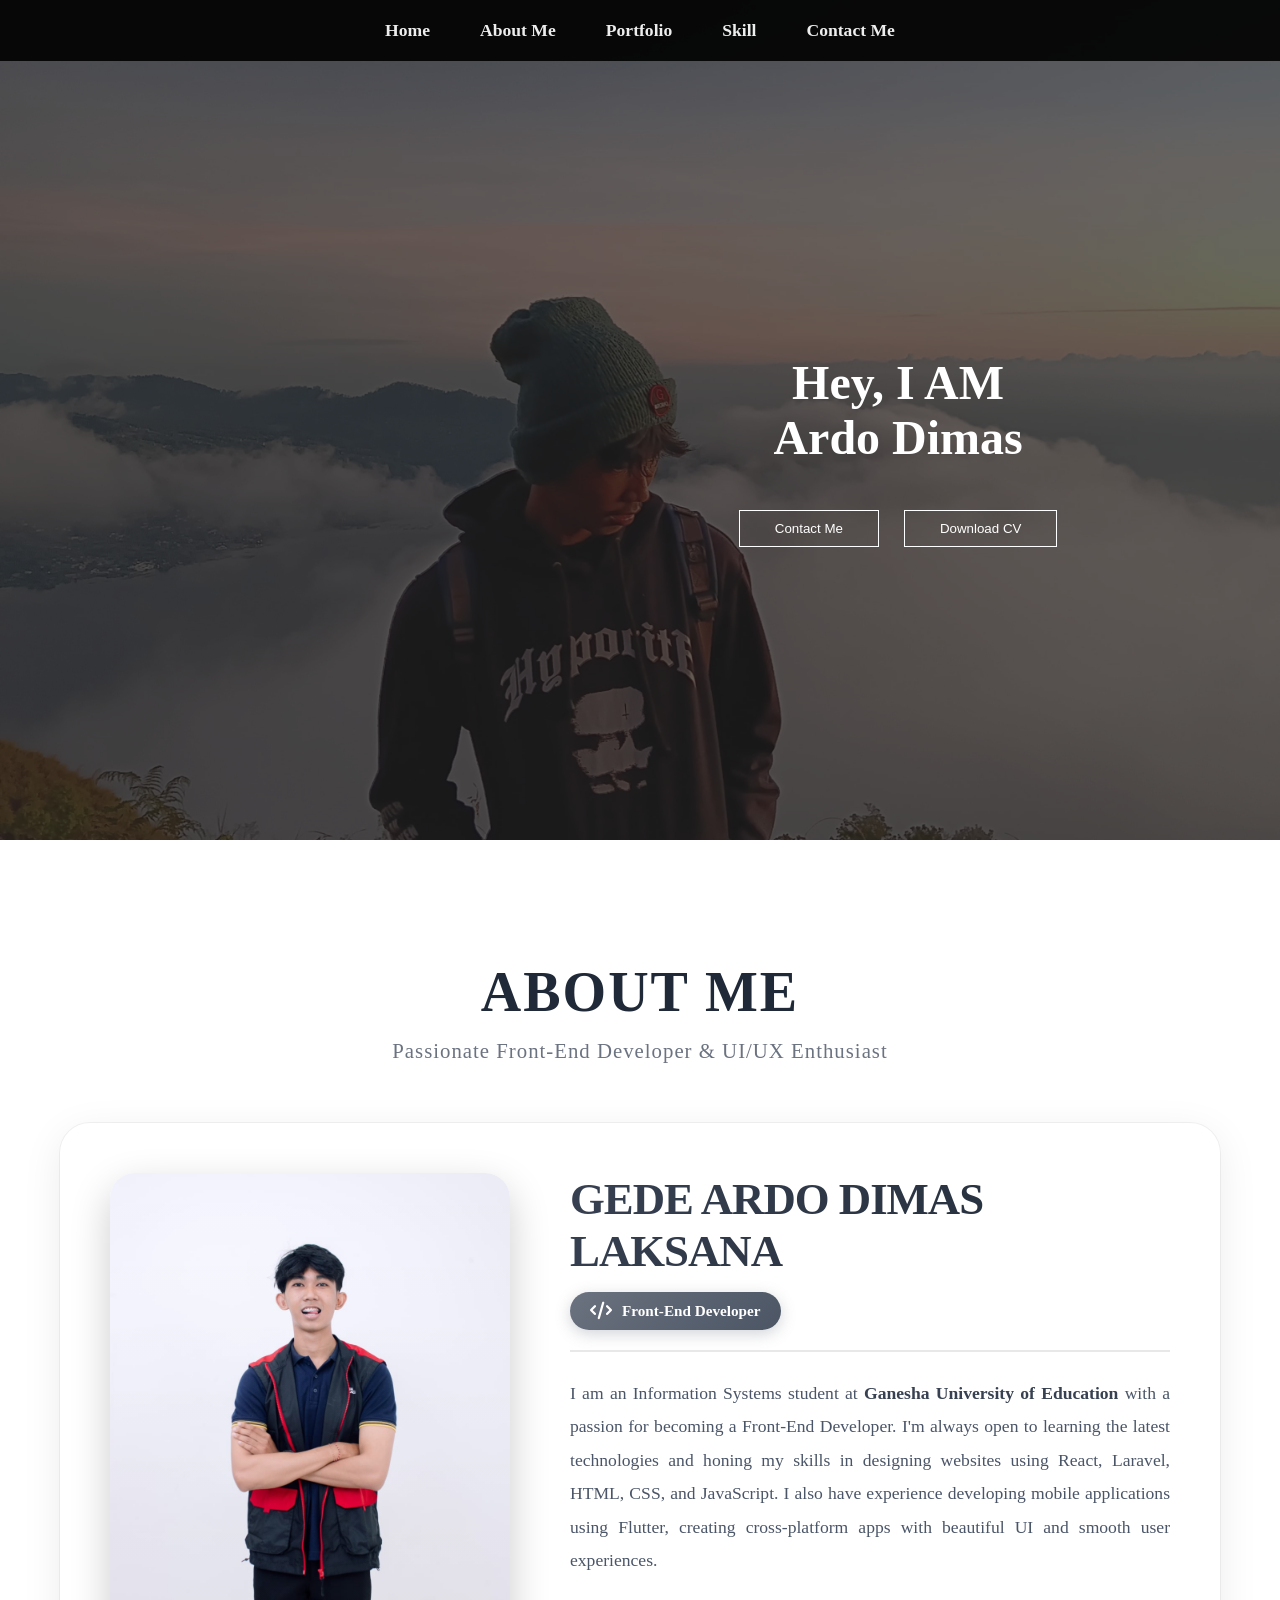
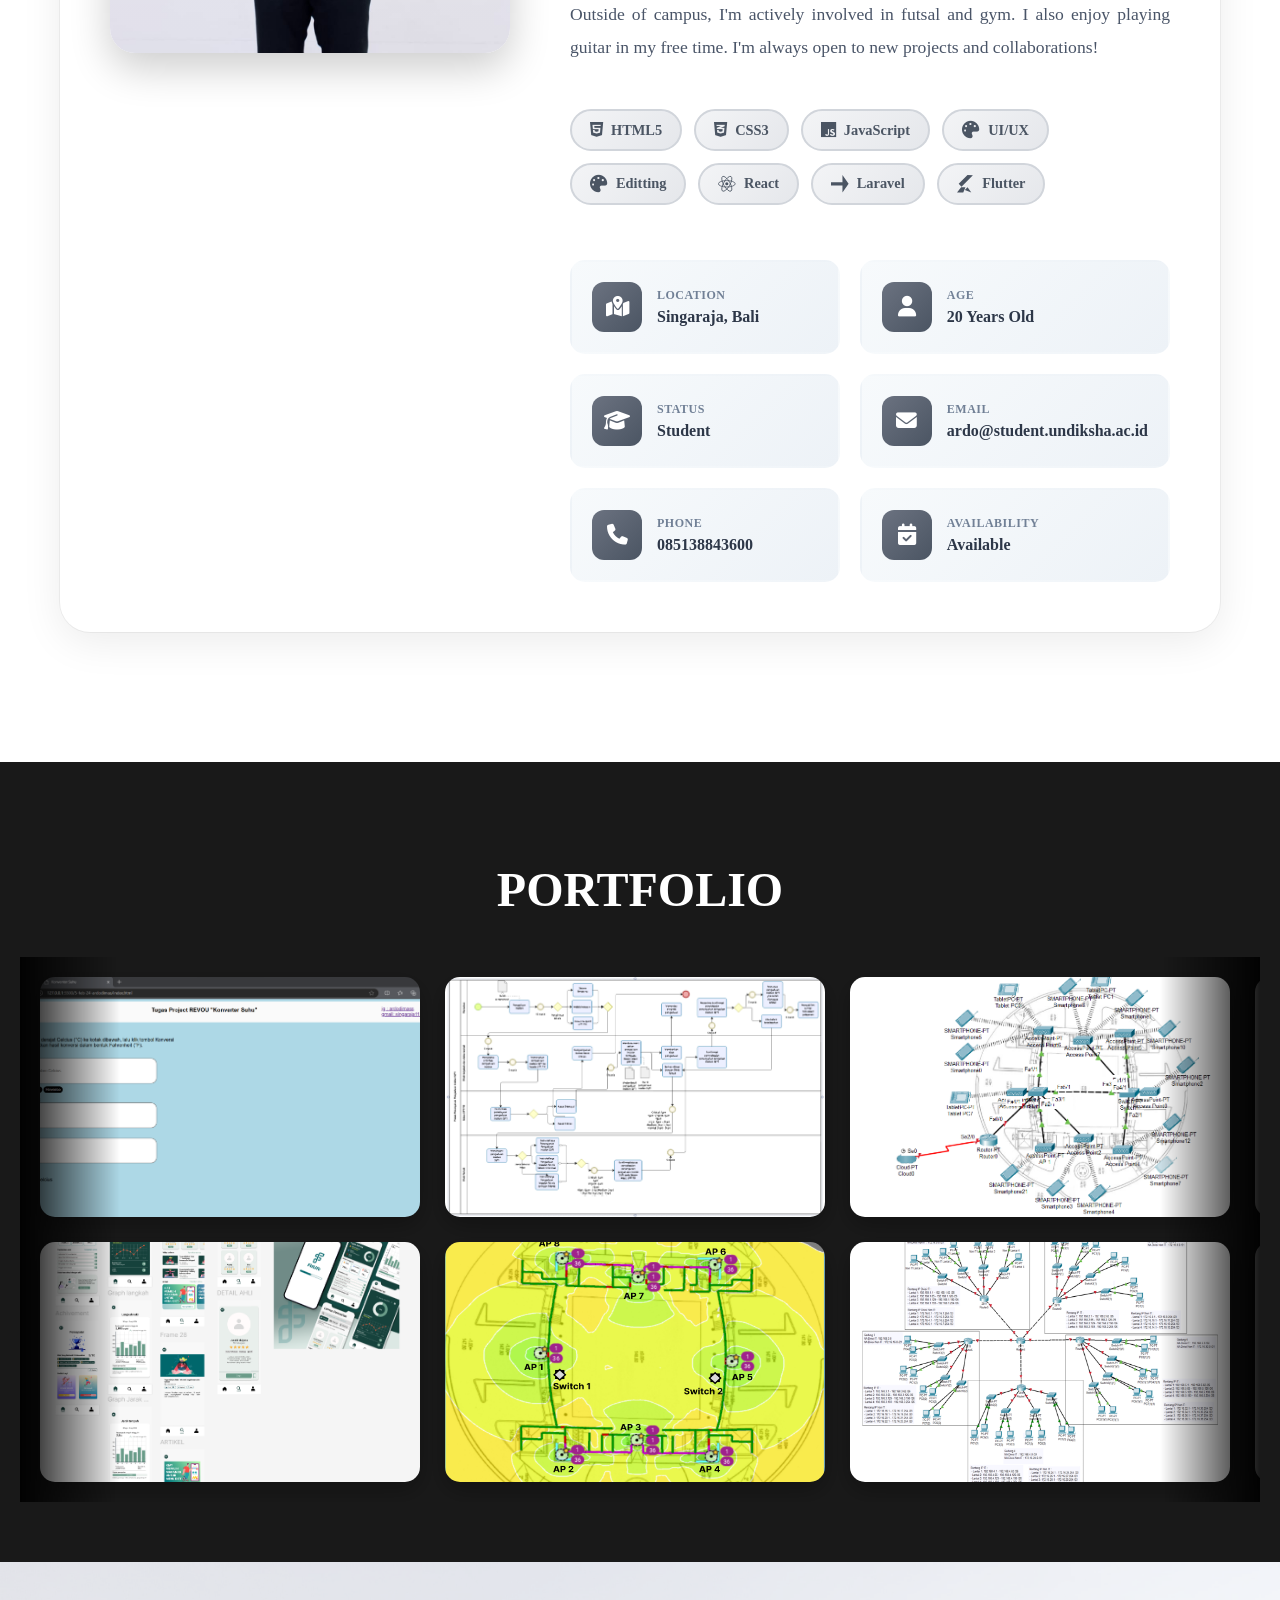
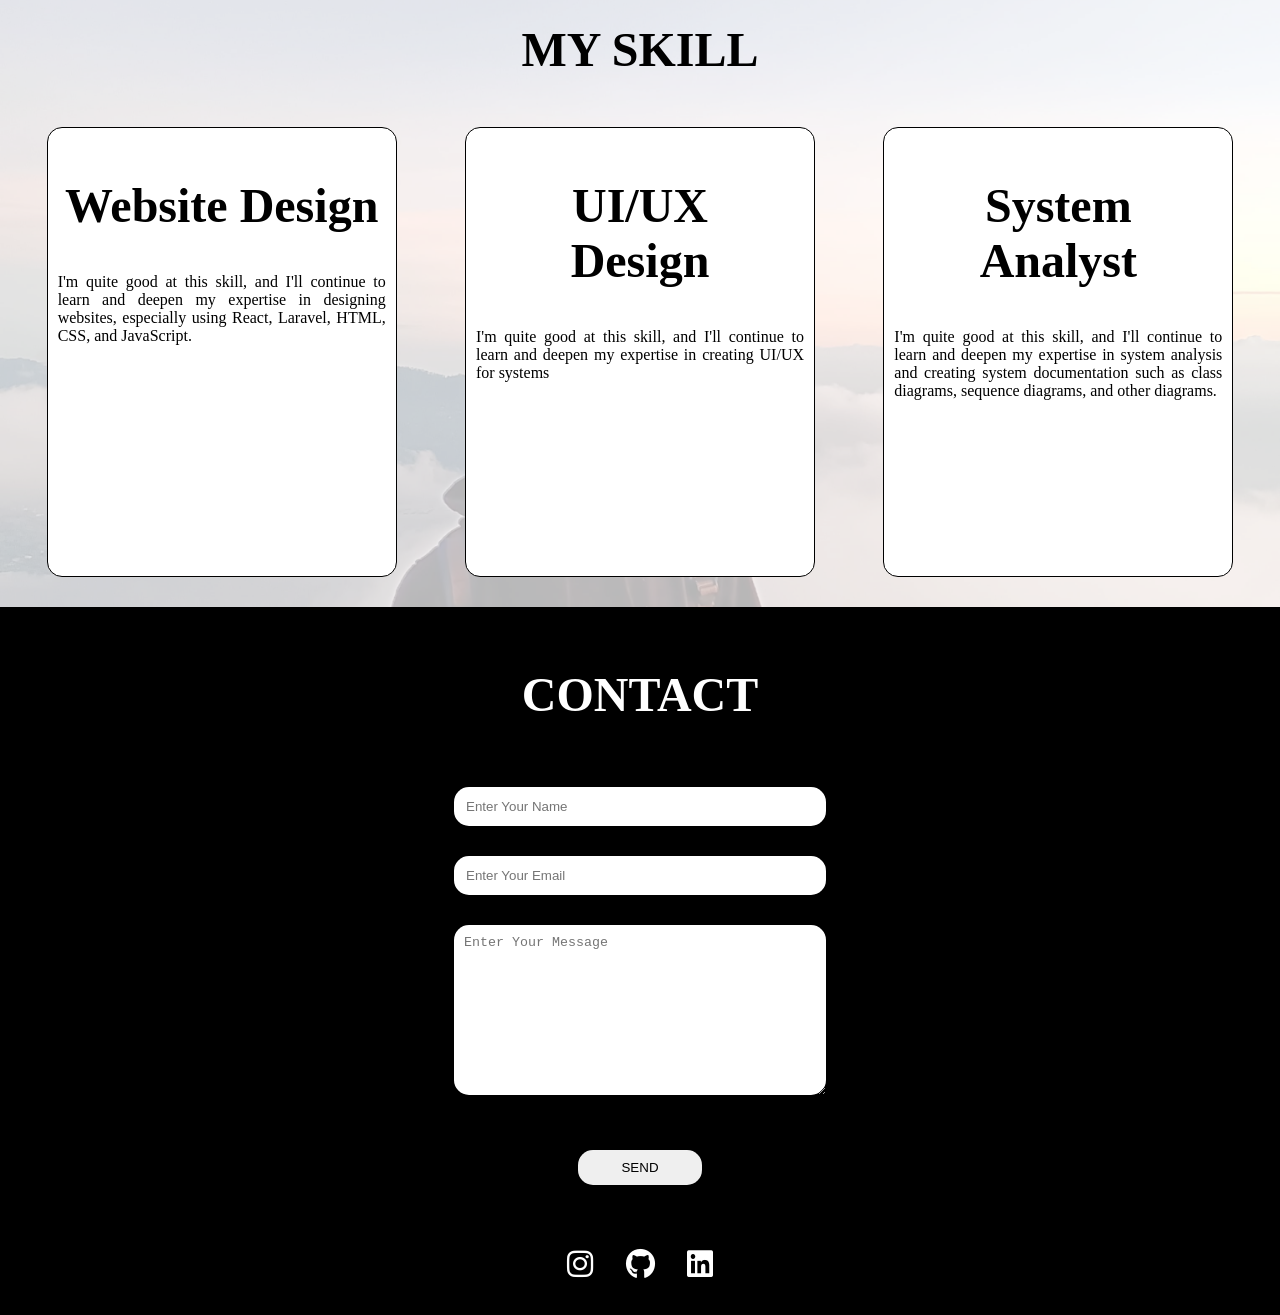
==== commit c585f9df: "Update HTML content" ====
--- a/index.html
+++ b/index.html
@@ -277,13 +277,13 @@
             <input type="submit" value="SEND" id="send">
         </form>
         <div class="social-media">
-            <a class="button" href="https://www.instagram.com/ardodimass?igsh=MWJsdHdhbnJtZnd1Zg==" target="_blank">
+            <a class="button" href="https://www.instagram.com/arrdmss?igsh=MWJsdHdhbnJtZnd1Zg==" target="_blank">
                 <i class="fa-brands fa-instagram"></i>
             </a>
             <a class="button" href="https://github.com/ardodimas" target="_blank">
                 <i class="fa-brands fa-github"></i>
             </a>
-            <a class="button" href="https://www.linkedin.com/feed/" target="_blank">
+            <a class="button" href="https://www.linkedin.com/in/gede-ardo-dimas-laksana-967aa02b2/" target="_blank">
                 <i class="fa-brands fa-linkedin"></i>
             </a>
         </div>
--- a/style.css
+++ b/style.css
@@ -6,6 +6,13 @@
 
 html{
     scroll-behavior: smooth;
+    width: 100%;
+    overflow-x: hidden;
+}
+
+body {
+    width: 100%;
+    overflow-x: hidden;
 }
 
 /* Scroll Animation Classes */
@@ -47,16 +54,21 @@
     justify-content: center;
     align-items: center;
     background-color: black;
-    position: sticky;
+    position: fixed;
     top: 0;
-    opacity: .8;
-    z-index: 1000;
+    left: 0;
+    right: 0;
+    opacity: .9;
+    z-index: 9999;
+    width: 100%;
+    box-sizing: border-box;
 }
 .navbar ul{
 display: flex;
 list-style: none;
-margin: 20px 0px;
+margin: 12px 0px;
 flex-wrap: wrap;
+padding: 8px 0;
 }
 .navbar ul li{
     font-family: century;
@@ -83,12 +95,13 @@
 
 @media screen and (max-width: 600px) {
     .navbar ul li a {
-        padding: 8px 10px;
+        padding: 10px 12px;
         font-size: 0.8rem;
     }
     
     .navbar ul {
-        margin: 10px 0px;
+        margin: 12px 0px;
+        padding: 10px 0;
     }
     
     .navbar ul li {
@@ -105,11 +118,12 @@
 #home{
     display: flex;
     flex-direction: column;
-    background-color: rgba(0, 0, 0, 0.5);
+    background-color: rgba(0, 0, 0, 0.6);
     height: 840px;
     justify-content: center;
     align-items: center;
     color: white;
+    padding-top: 60px;
 }
 #home::before{
     content: "";
@@ -161,23 +175,23 @@
 
 @media screen and (max-width: 600px) {
     #home {
-        height: 550px;
+        height: 700px;
     }
     
     #home::before {
-        height: 600px;
+        height: 750px;
     }
     
     .main {
-        top: 40%;
+        top: 45%;
         right: 50%;
         transform: translateX(50%);
         width: 90%;
     }
     
     .headings {
-        font-size: 1.8rem;
-        margin: 15px 0px;
+        font-size: 2rem;
+        margin: 20px 0px;
     }
 }
 .aturbtn{
@@ -236,6 +250,14 @@
     justify-content: center;
     position: relative;
     overflow: hidden;
+    width: 100%;
+    box-sizing: border-box;
+}
+
+@media screen and (max-width: 600px) {
+    #about {
+        padding: 30px 15px;
+    }
 }
 
 #about::before{
@@ -287,6 +309,17 @@
     z-index: 1;
     backdrop-filter: blur(10px);
     transition: transform 0.3s ease, box-shadow 0.3s ease;
+    width: 100%;
+    box-sizing: border-box;
+}
+
+@media screen and (max-width: 600px) {
+    #pic {
+        max-width: 100%;
+        padding: 15px;
+        gap: 15px;
+        flex-direction: column;
+    }
 }
 
 #pic:hover{
@@ -304,6 +337,15 @@
     transition: transform 0.3s ease;
 }
 
+@media screen and (max-width: 600px) {
+    .image-wrapper {
+        width: 100%;
+        max-width: 300px;
+        height: 350px;
+        margin: 0 auto;
+    }
+}
+
 .image-wrapper:hover{
     transform: scale(1.02);
 }
@@ -335,6 +377,14 @@
     padding: 0;
     flex: 1;
     gap: 25px;
+    width: 100%;
+    box-sizing: border-box;
+}
+
+@media screen and (max-width: 600px) {
+    #intro {
+        gap: 15px;
+    }
 }
 
 .intro-header{
@@ -396,6 +446,16 @@
     color: #4a5568;
     margin: 0;
     font-weight: 400;
+    word-break: break-word;
+    overflow-wrap: break-word;
+}
+
+@media screen and (max-width: 600px) {
+    .intro-text {
+        font-size: 0.95rem;
+        line-height: 1.7;
+        text-align: left;
+    }
 }
 
 .intro-text strong{
@@ -481,6 +541,19 @@
     cursor: pointer;
 }
 
+@media screen and (max-width: 600px) {
+    .biodata {
+        grid-template-columns: 1fr;
+        gap: 12px;
+        margin-top: 8px;
+    }
+    
+    .bio-item {
+        padding: 16px;
+        gap: 12px;
+    }
+}
+
 .bio-item:hover{
     background: linear-gradient(135deg, #6b7280 0%, #4b5563 100%);
     transform: translateY(-5px);
@@ -510,6 +583,14 @@
     font-size: 1.3rem;
     transition: all 0.3s ease;
     flex-shrink: 0;
+}
+
+@media screen and (max-width: 600px) {
+    .bio-icon {
+        width: 45px;
+        height: 45px;
+        font-size: 1.2rem;
+    }
 }
 
 .bio-content{
@@ -535,6 +616,17 @@
     transition: color 0.3s ease;
 }
 
+@media screen and (max-width: 600px) {
+    .bio-label {
+        font-size: 0.7rem;
+        letter-spacing: 0.3px;
+    }
+    
+    .bio-value {
+        font-size: 0.95rem;
+    }
+}
+
 /* Responsive About Me */
 @media screen and (max-width: 1200px) {
     #about {
@@ -590,7 +682,9 @@
     }
     
     .intro-text {
-        font-size: 1rem;
+        font-size: 0.9rem;
+        line-height: 1.6;
+        text-align: left;
     }
     
     .biodata {
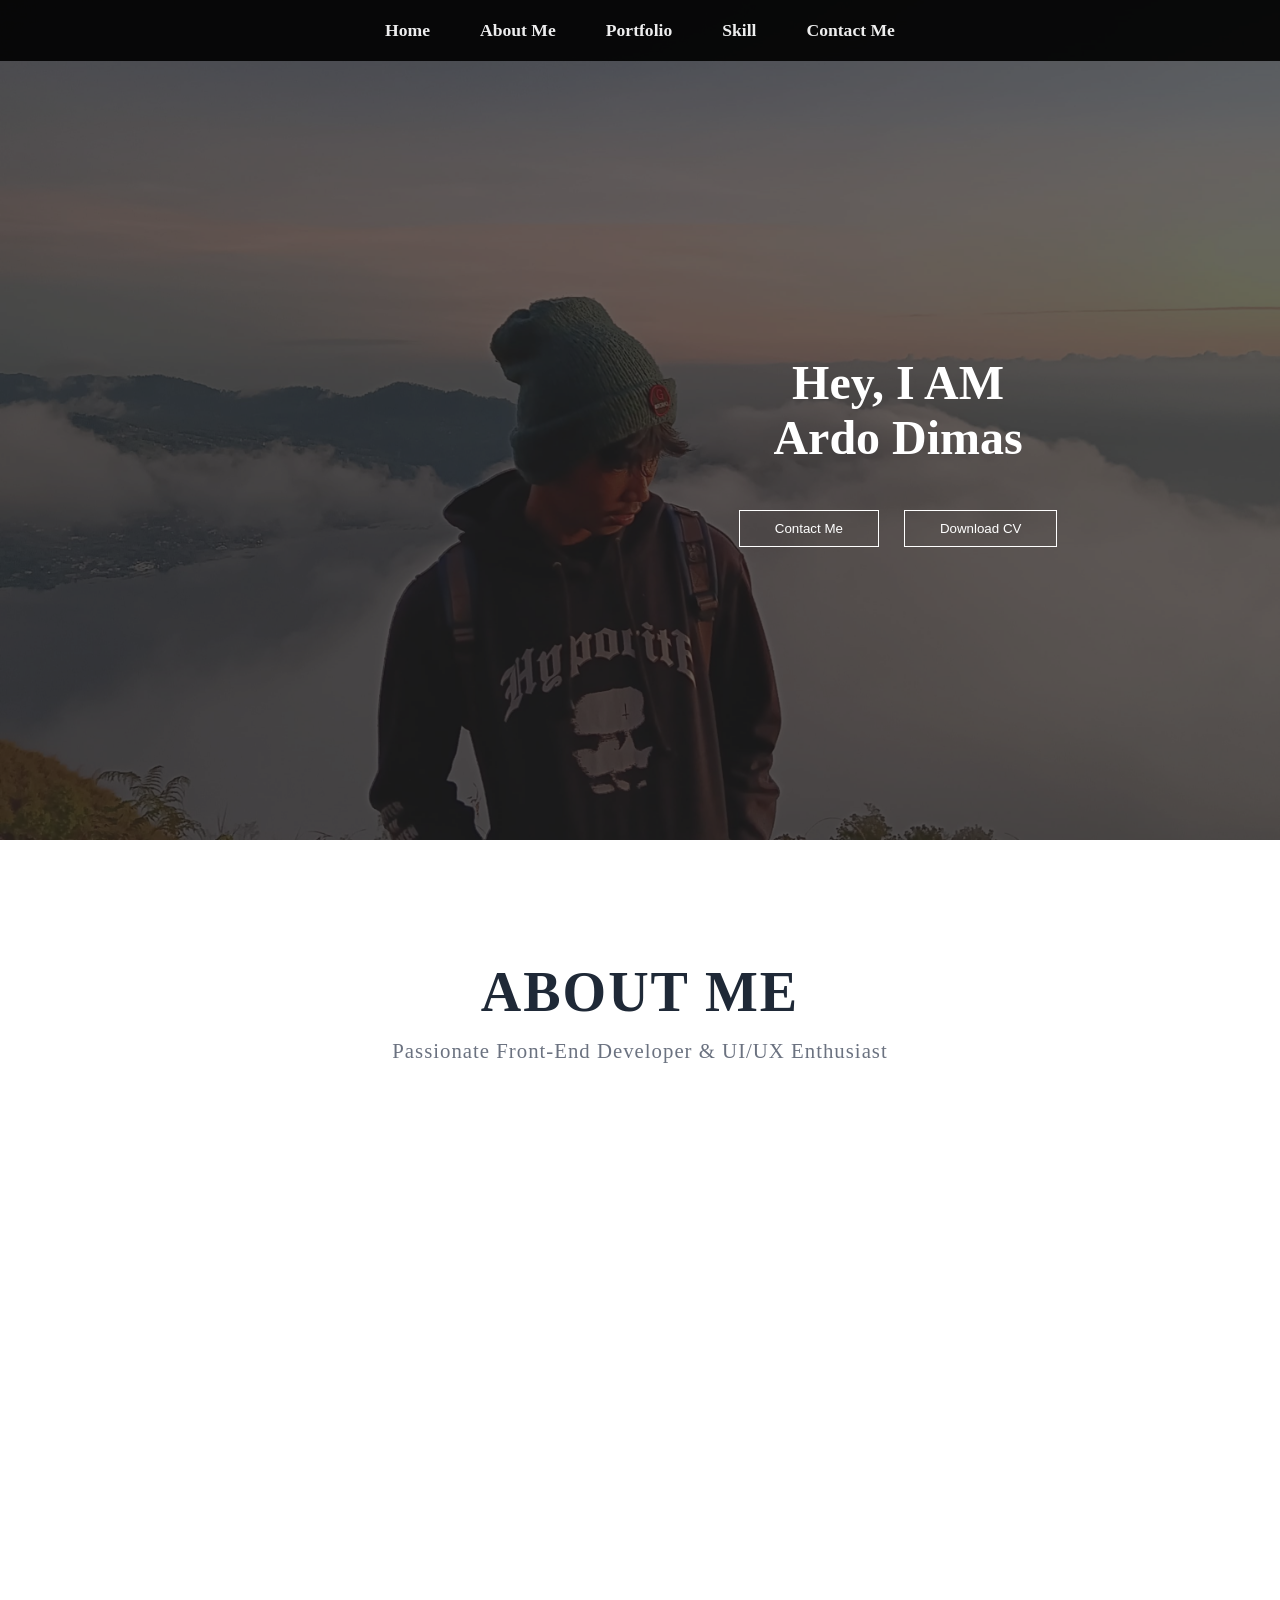
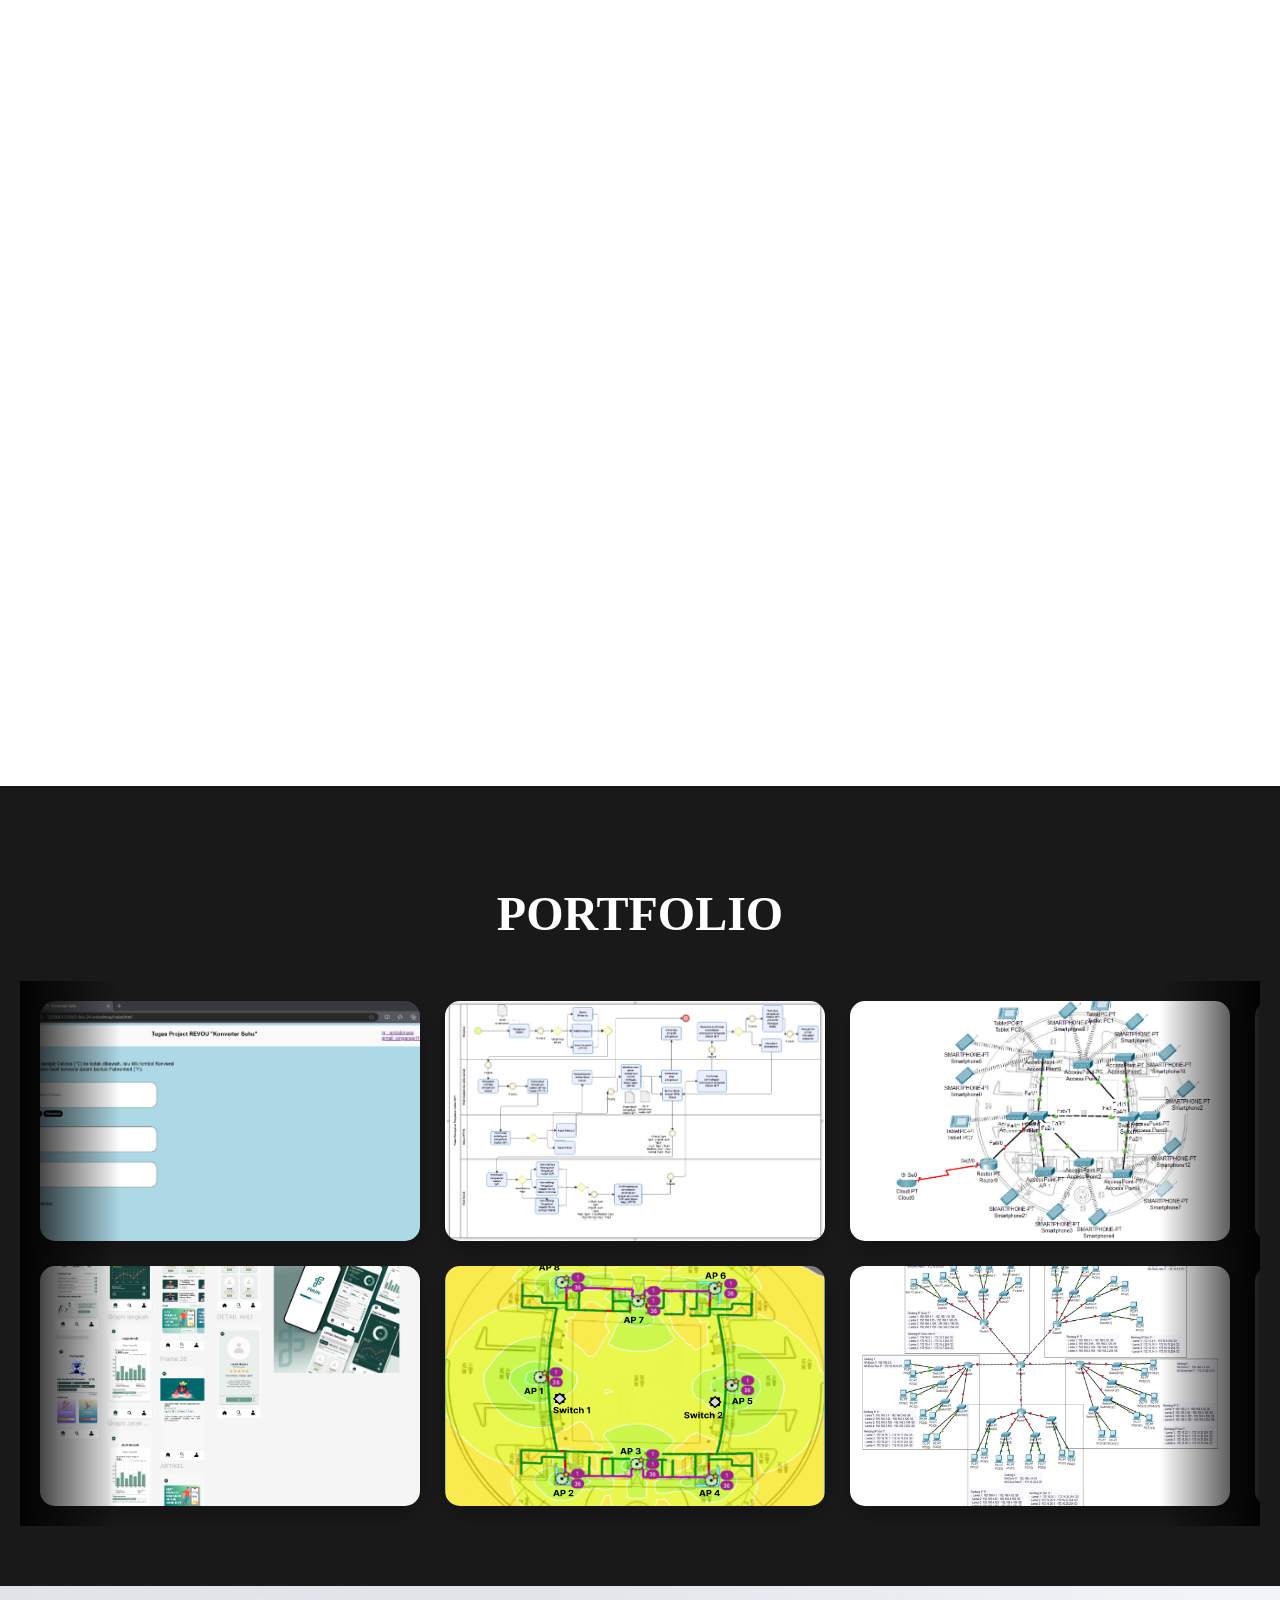
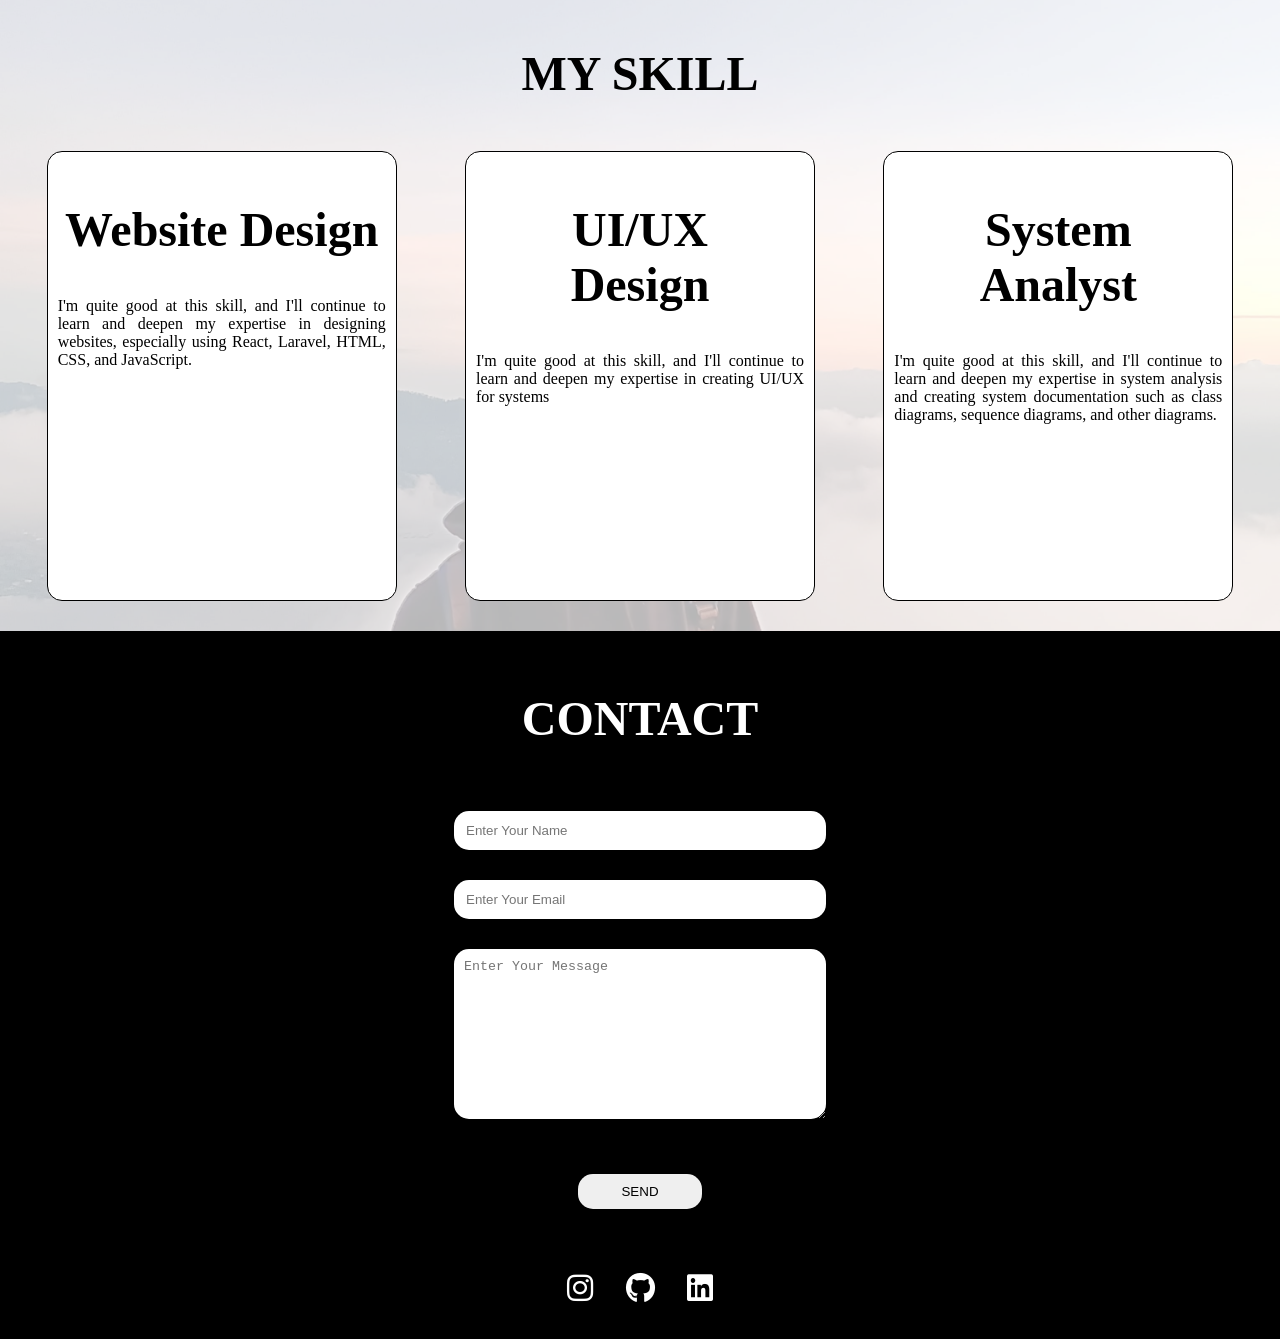
==== commit a7b34a49: "Update status to include university name" ====
--- a/index.html
+++ b/index.html
@@ -110,7 +110,7 @@
                         </div>
                         <div class="bio-content">
                             <span class="bio-label">Status</span>
-                            <span class="bio-value">Student</span>
+                            <span class="bio-value">Student at Ganesha University of Education</span>
                         </div>
                     </div>
                     <div class="bio-item">
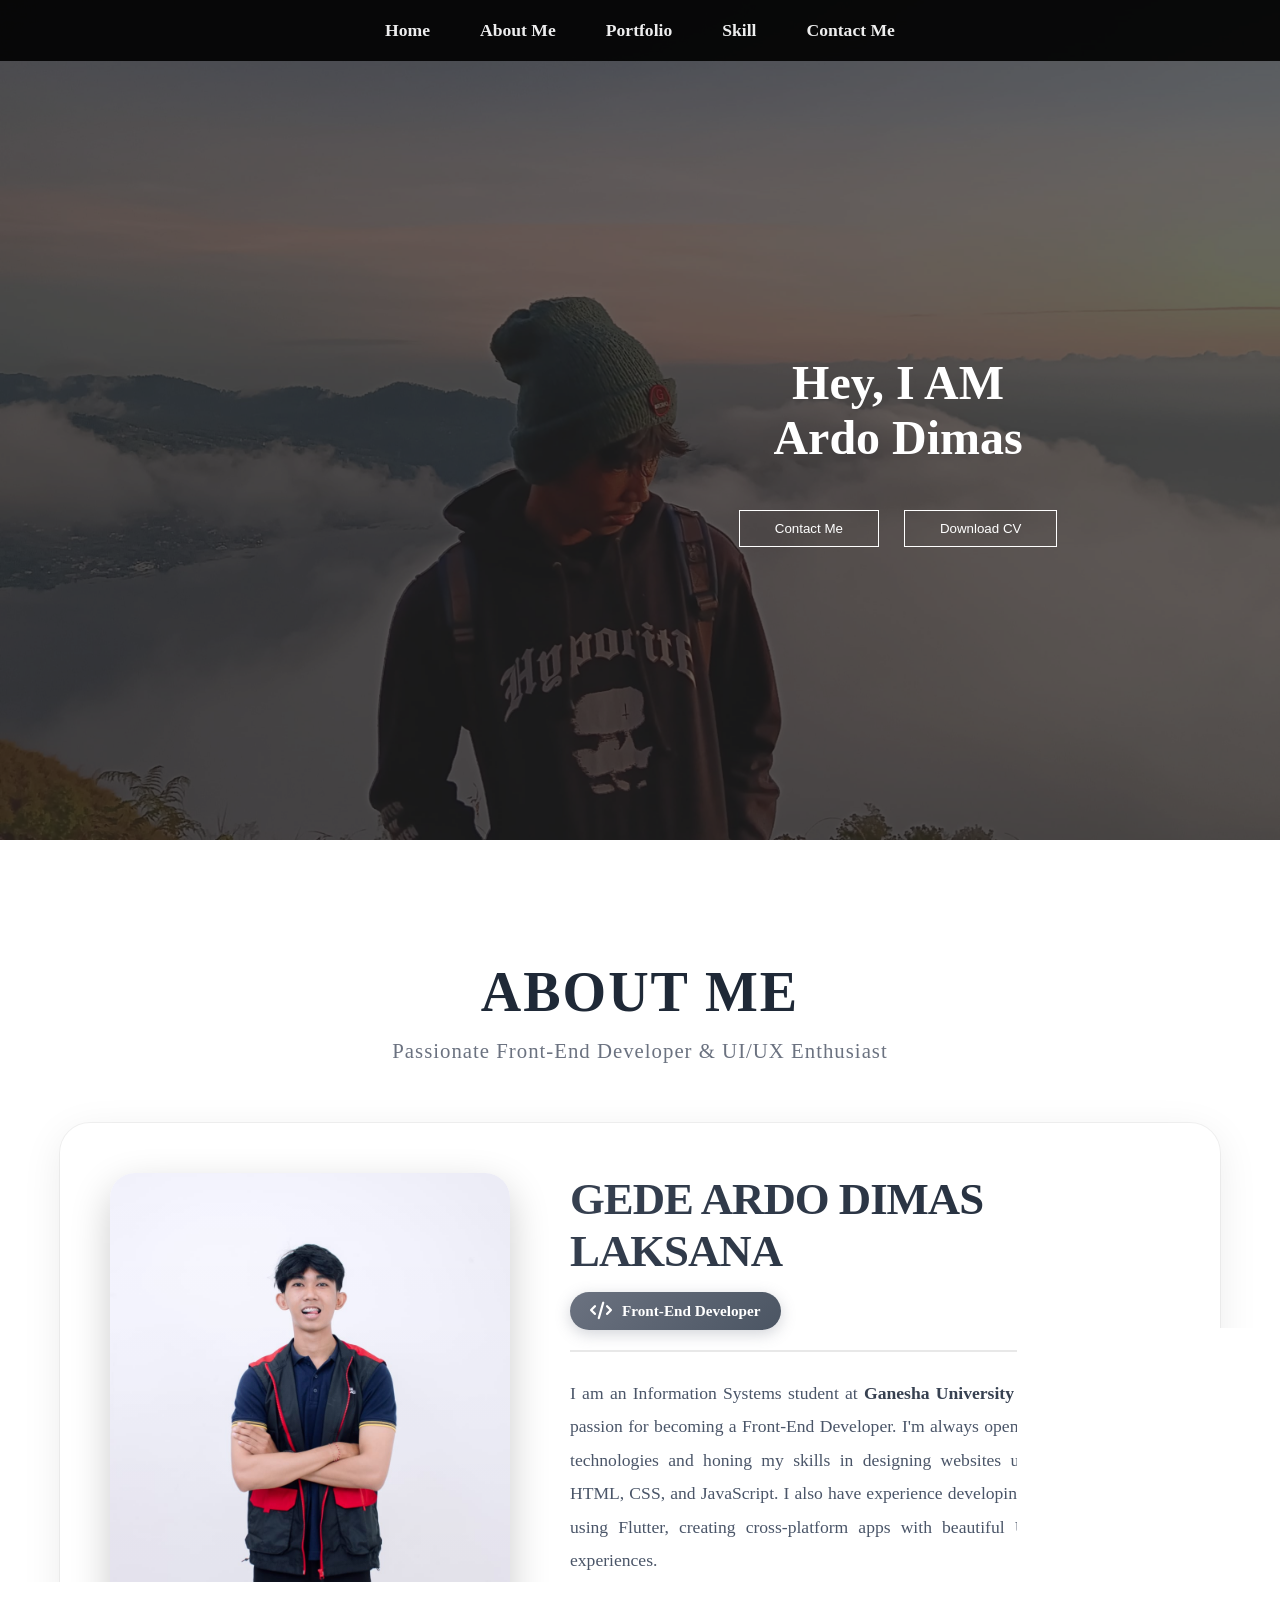
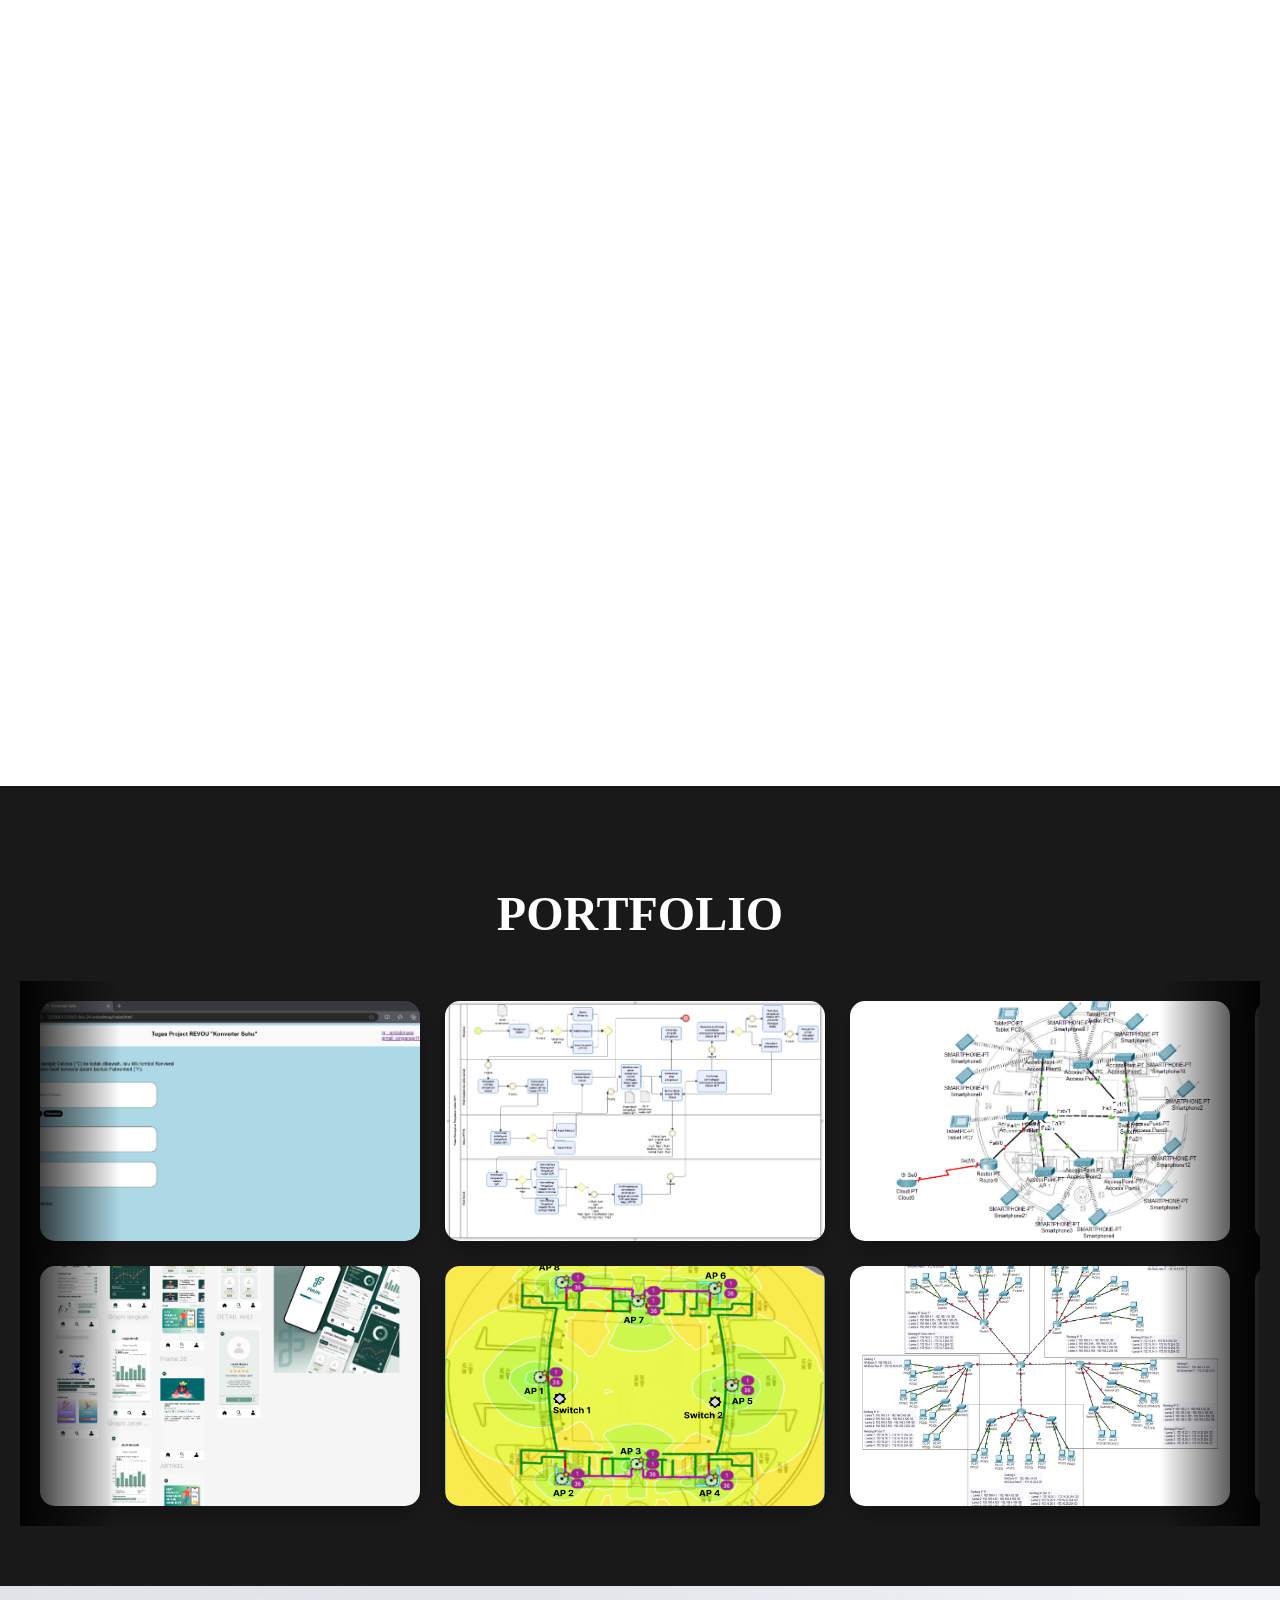
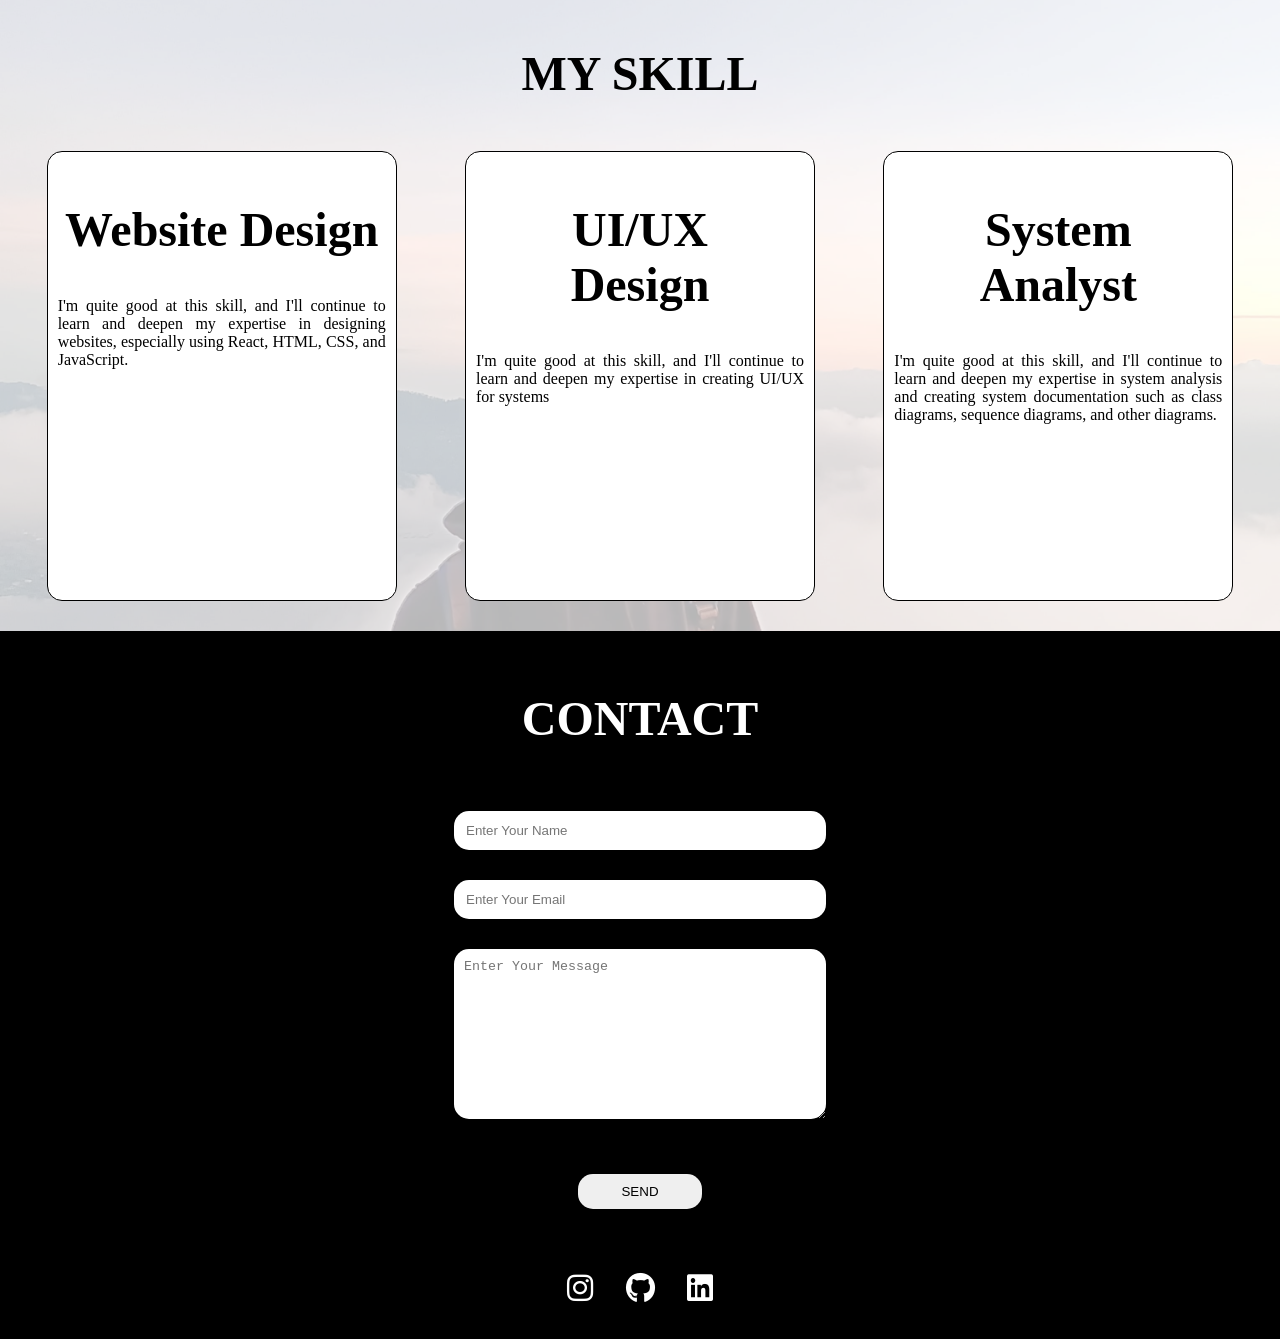
==== commit 34b38601: "Update Webardo files" ====
--- a/index.html
+++ b/index.html
@@ -255,7 +255,7 @@
         <div class="row">
             <div class="box">
                 <h1 class="headings">Website Design</h1>
-                <p>I'm quite good at this skill, and I'll continue to learn and deepen my expertise in designing websites, especially using React, Laravel, HTML, CSS, and JavaScript.  </p>
+                <p>I'm quite good at this skill, and I'll continue to learn and deepen my expertise in designing websites, especially using React, HTML, CSS, and JavaScript.  </p>
             </div>
             <div class="box">
                 <h1 class="headings">UI/UX <br> Design</h1>
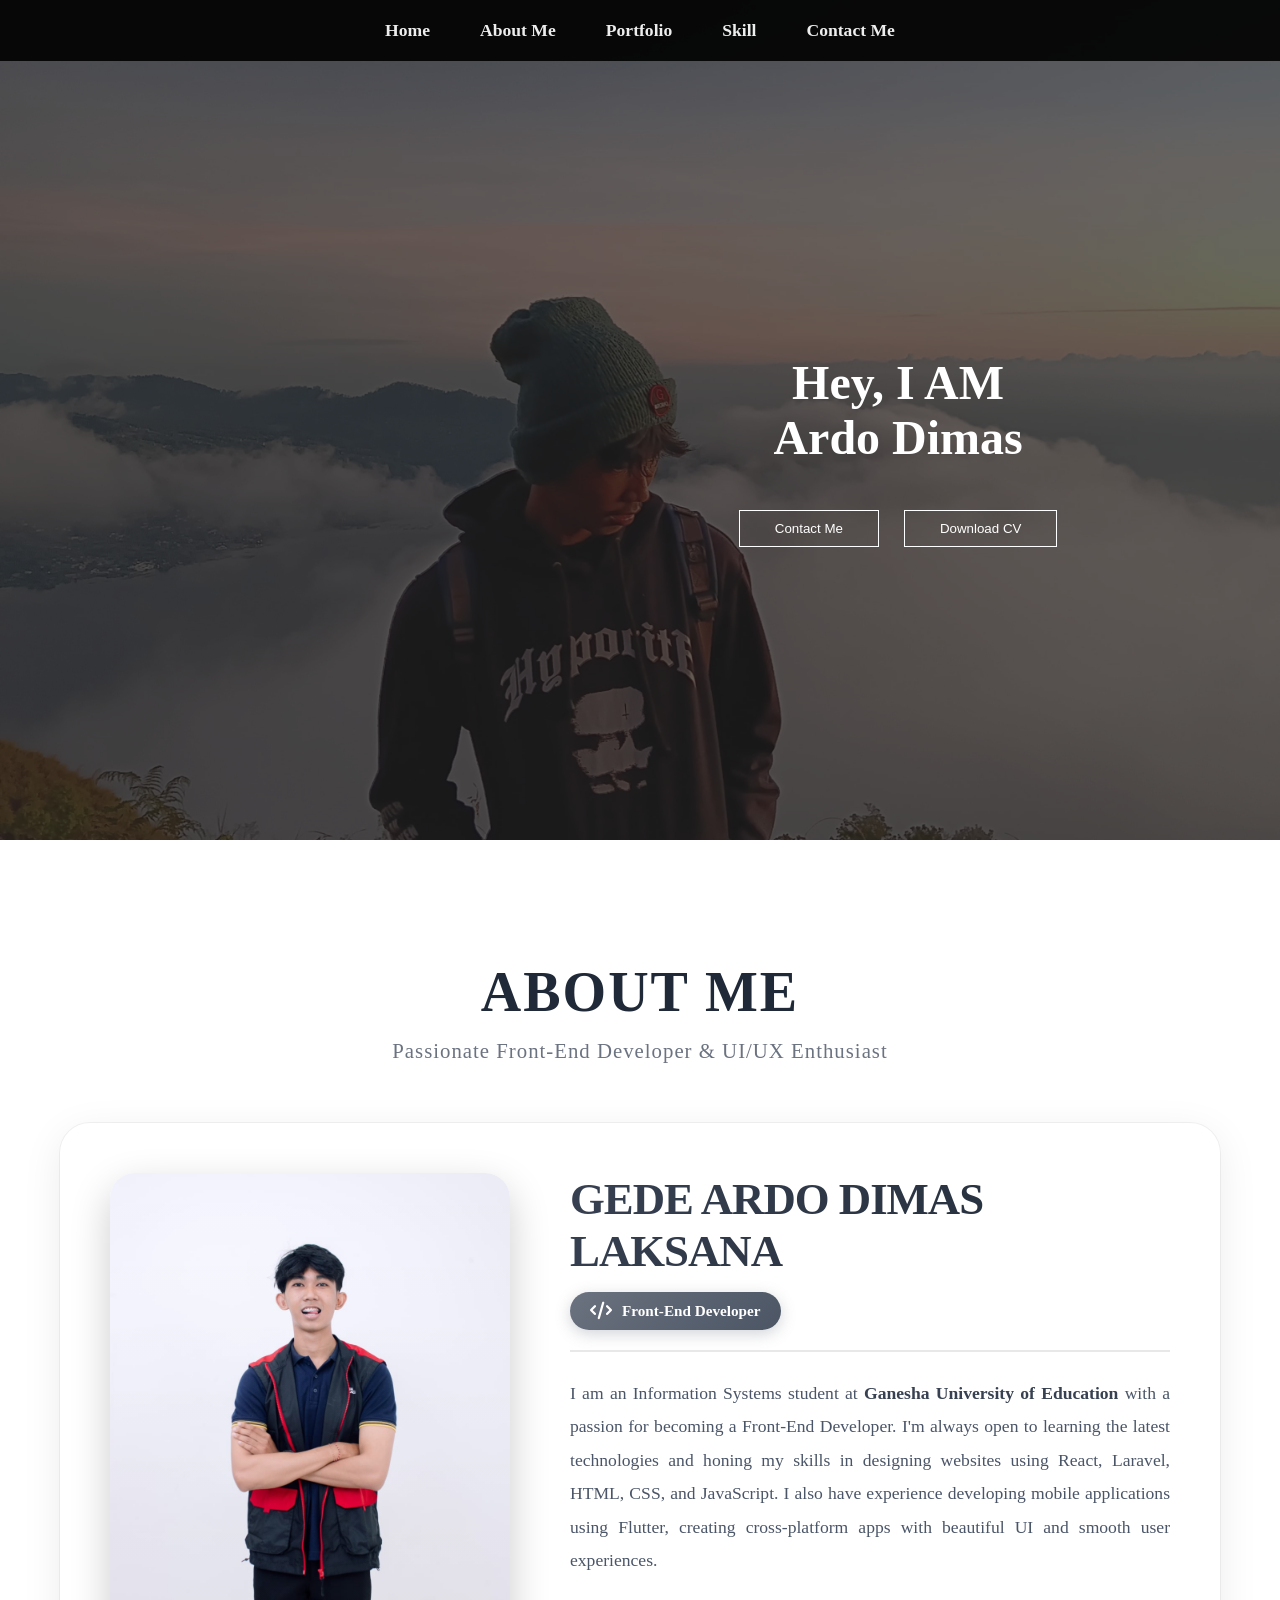
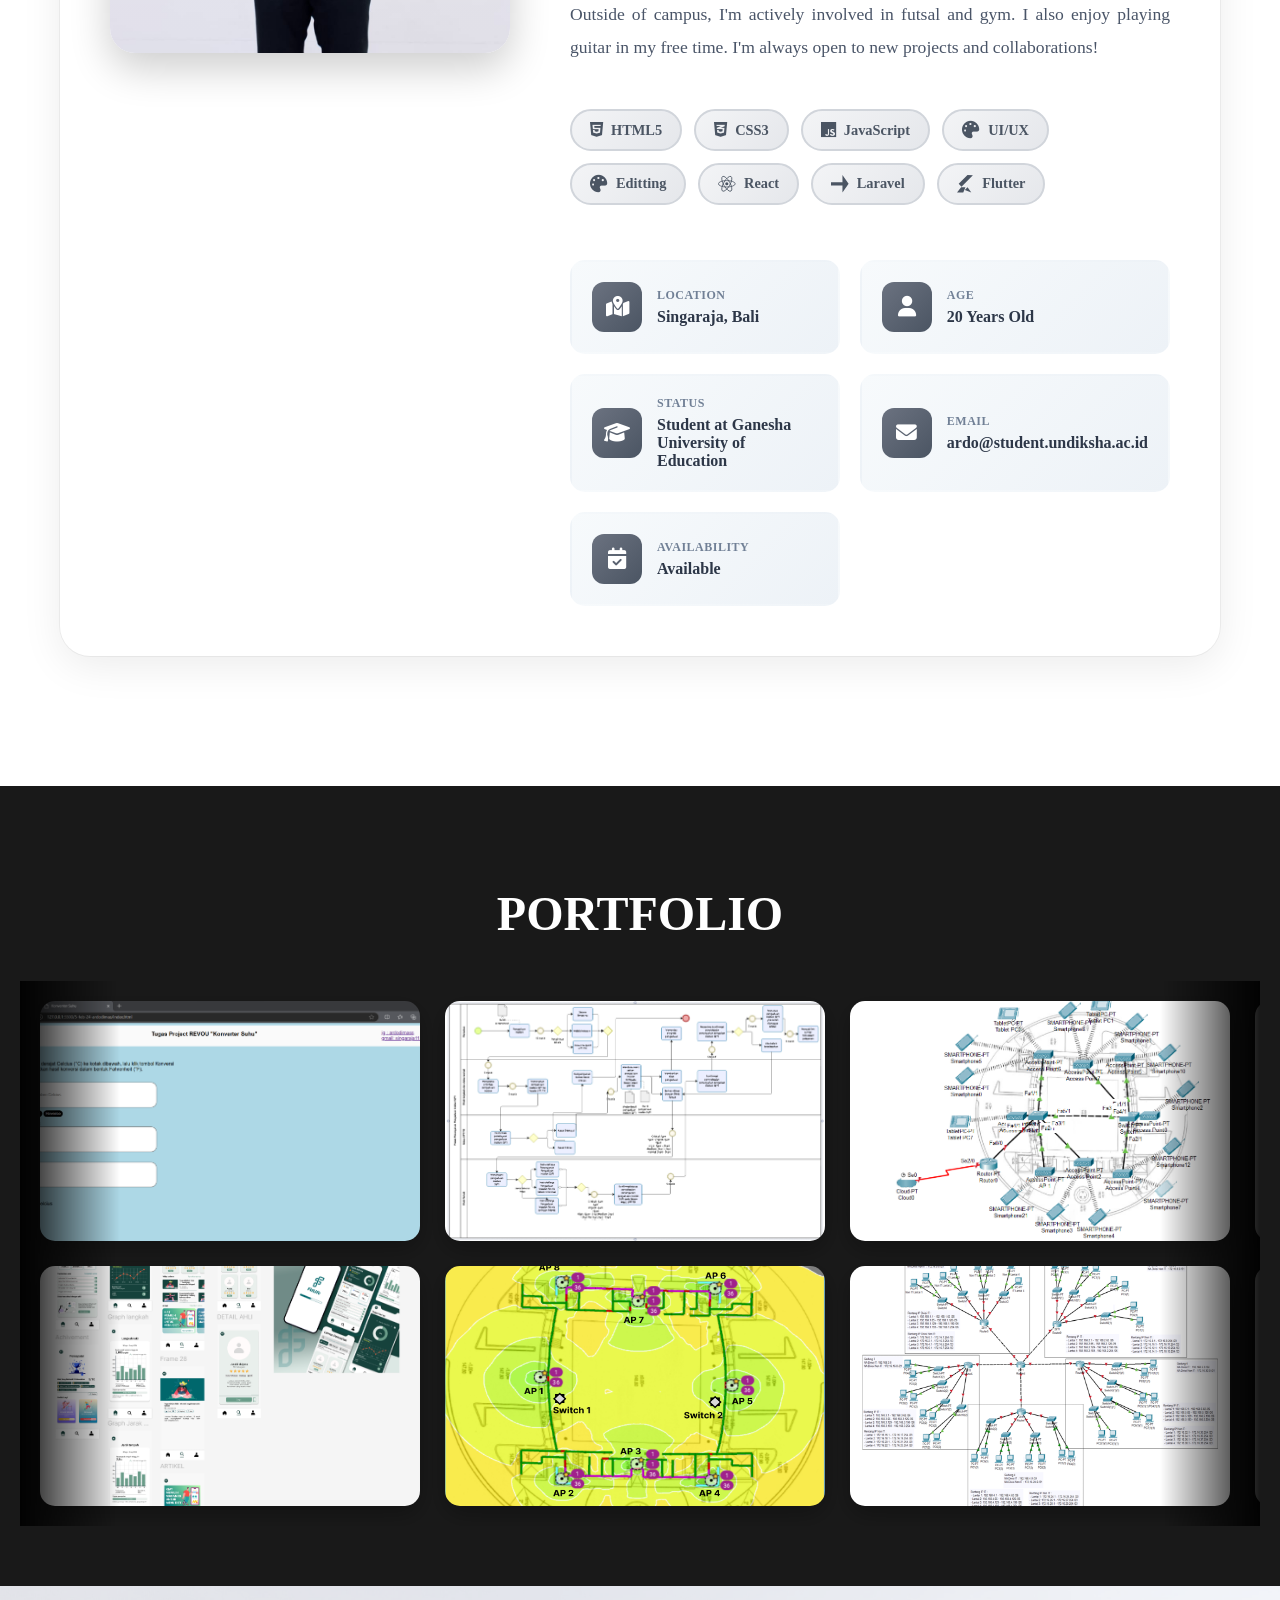
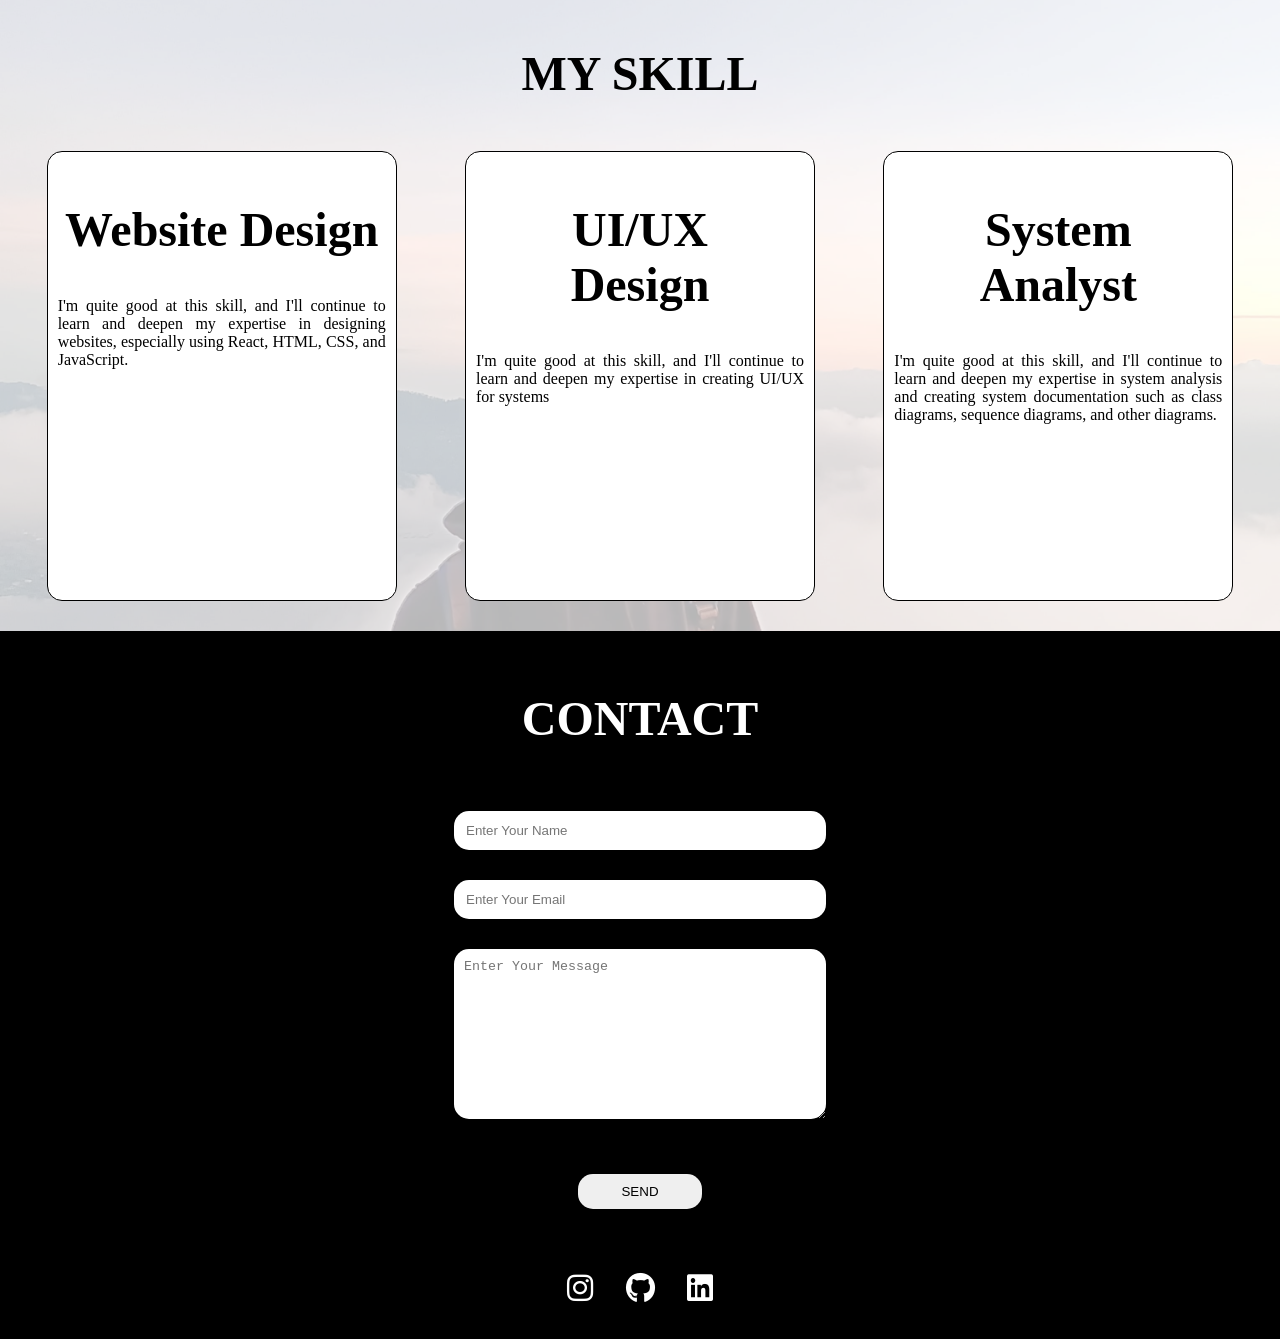
==== commit 754734c1: "Update index.html with latest changes" ====
--- a/index.html
+++ b/index.html
@@ -122,15 +122,7 @@
                             <span class="bio-value">ardo@student.undiksha.ac.id</span>
                         </div>
                     </div>
-                    <div class="bio-item">
-                        <div class="bio-icon">
-                            <i class="fa-solid fa-phone"></i>
-                        </div>
-                        <div class="bio-content">
-                            <span class="bio-label">Phone</span>
-                            <span class="bio-value">085138843600</span>
-                        </div>
-                    </div>
+                    
                     <div class="bio-item">
                         <div class="bio-icon">
                             <i class="fa-solid fa-calendar-check"></i>
